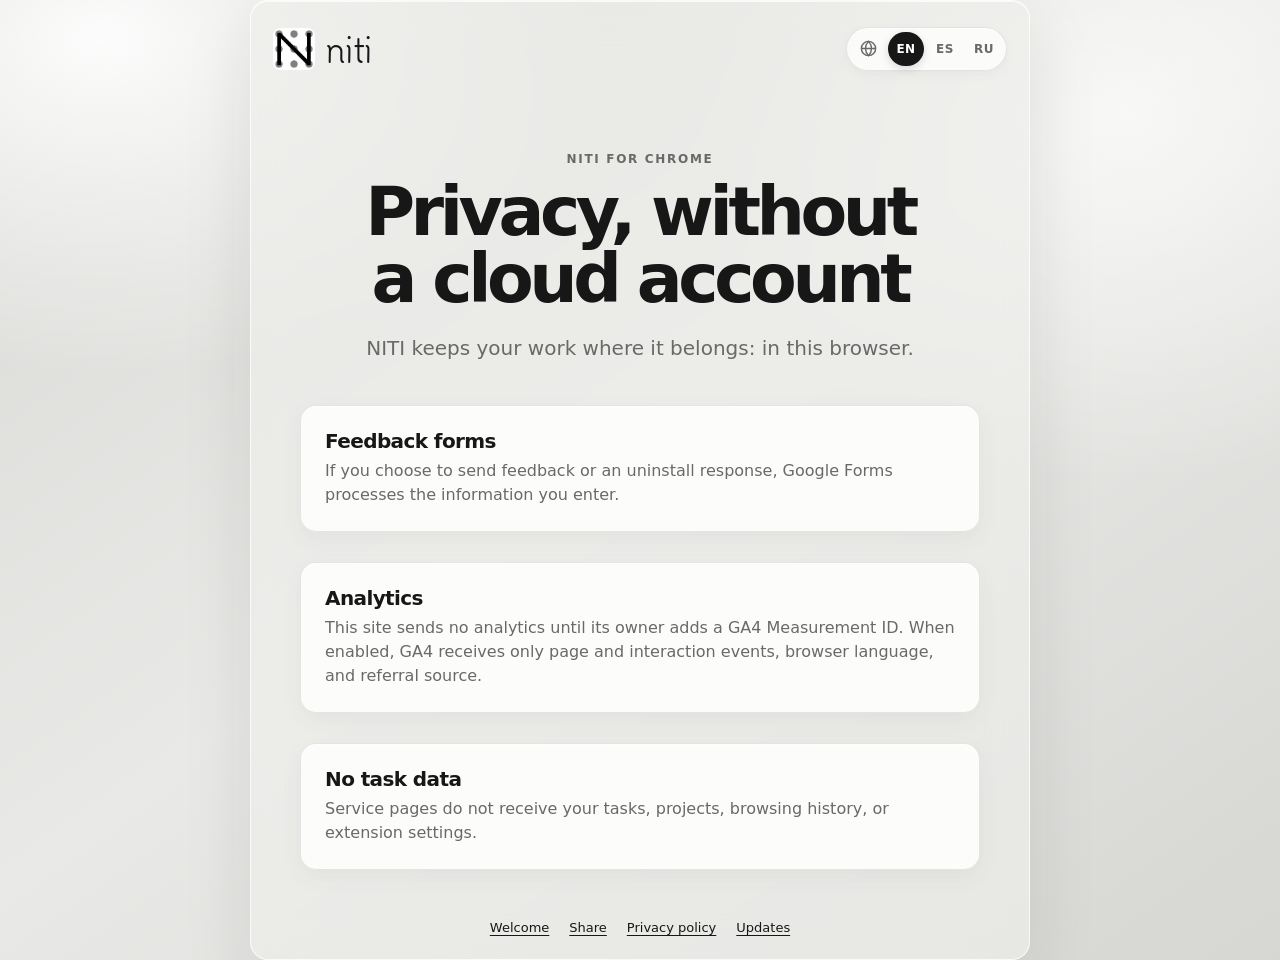
==== privacy-policy/index.html @ 54424a2d "Publish NITI service pages" ====
<!doctype html>
<html lang="en"><head><meta charset="utf-8"><meta name="viewport" content="width=device-width, initial-scale=1"><meta name="description" content="Read how NITI stores tasks locally in your browser and how its optional feedback forms and service-page analytics work."><link rel="canonical" href="https://ext7.github.io/niti-daily-task-planner/privacy-policy/"><title>NITI privacy</title><link rel="stylesheet" href="../assets/service-pages.css"></head>
<body data-page="privacy"><main class="page-shell simple-page"><header class="site-header"><a class="brand" href="../"><img src="../assets/images/niti-icon.png" alt="NITI">niti</a><div class="language-picker" role="group" aria-label="Language" data-i18n-aria-label="languageLabel"><span class="language-icon" aria-hidden="true"><svg width="19" height="19" viewBox="0 0 24 24" fill="none" stroke="currentColor" stroke-width="1.8"><circle cx="12" cy="12" r="9"/><path d="M3 12h18M12 3c2.5 2.6 3.8 5.6 3.8 9S14.5 18.4 12 21c-2.5-2.6-3.8-5.6-3.8-9S9.5 5.6 12 3Z"/></svg></span><button type="button" data-language="en">EN</button><button type="button" data-language="es">ES</button><button type="button" data-language="ru">RU</button></div></header><section class="hero"><p class="eyebrow" data-i18n="privacyEyebrow">NITI for Chrome</p><h1 data-i18n="privacyTitle">Privacy, without a cloud account</h1><p class="lead" data-i18n="privacyLead">NITI keeps your work where it belongs: in this browser.</p></section><section class="content-grid"><article class="content-card"><h2 data-i18n="privacyFormsTitle">Feedback forms</h2><p data-i18n="privacyFormsText">If you choose to send feedback or an uninstall response, Google Forms processes the information you enter.</p></article><article class="content-card"><h2 data-i18n="privacyAnalyticsTitle">Analytics</h2><p data-i18n="privacyAnalyticsText">This site sends no analytics until its owner adds a GA4 Measurement ID.</p></article><article class="content-card"><h2 data-i18n="privacyNoDataTitle">No task data</h2><p data-i18n="privacyNoDataText">Service pages do not receive your tasks, projects, browsing history, or extension settings.</p></article></section><footer class="footer"><nav class="footer-nav" aria-label="Site pages" data-i18n-aria-label="sitePages"><a href="../welcome/" data-i18n="navWelcome">Welcome</a><a href="../share/" data-i18n="navShare">Share</a><a href="../privacy-policy/" data-i18n="navPrivacy">Privacy policy</a><a href="../updates/" data-i18n="navUpdates">Updates</a></nav><a class="store-link" data-cws-link data-i18n="storeLink" hidden>Get NITI in Chrome Web Store</a></footer></main><script src="../assets/service-pages.js"></script></body></html>
---- assets/service-pages.css ----
@font-face { font-family: 'Tsukimi Rounded'; src: url('./TsukimiRounded-Regular.ttf') format('truetype'); font-display: swap; }
:root { --paper: #e9e9e7; --panel: rgba(255,255,255,.86); --surface: #fff; --ink: #171717; --muted: #696967; --line: rgba(23,23,23,.10); --line-strong: rgba(23,23,23,.18); --soft: #f3f3f1; --shadow: 0 16px 42px rgba(28,28,26,.07), 0 2px 8px rgba(28,28,26,.035); --shadow-soft: 0 8px 24px rgba(28,28,26,.045); color-scheme: light; font: 16px/1.5 ui-sans-serif, system-ui, -apple-system, BlinkMacSystemFont, 'Segoe UI', sans-serif; }
* { box-sizing: border-box; }
body { min-width: 320px; min-height: 100vh; margin: 0; color: var(--ink); background: radial-gradient(50rem 34rem at 8% 4%, rgba(255,255,255,.92), transparent 62%), radial-gradient(42rem 36rem at 88% 12%, rgba(255,255,255,.68), transparent 64%), linear-gradient(145deg, #d9d9d6 0%, var(--paper) 48%, #d6d6d3 100%); }
button, a { font: inherit; }
button { cursor: pointer; }
button:focus-visible, a:focus-visible { outline: 2px solid var(--ink); outline-offset: 3px; }
.page-shell { width: min(1120px, calc(100% - 32px)); min-height: calc(100vh - 48px); margin: 24px auto; padding: 22px; border: 1px solid rgba(255,255,255,.72); border-radius: 18px; background: rgba(238,238,235,.68); box-shadow: 0 24px 70px rgba(27,27,25,.10), inset 0 1px 0 rgba(255,255,255,.72); backdrop-filter: blur(18px) saturate(110%); }
.site-header { display: flex; align-items: center; justify-content: space-between; gap: 18px; margin-bottom: clamp(38px, 7vw, 76px); }
.brand { display: inline-flex; align-items: center; gap: 10px; color: var(--ink); font-family: 'Tsukimi Rounded', ui-rounded, sans-serif; font-size: 34px; letter-spacing: -.05em; text-decoration: none; }
.brand img { width: 42px; height: 42px; border-radius: 8px; object-fit: contain; }
.language-picker { display: flex; align-items: center; gap: 3px; padding: 4px; border: 1px solid var(--line); border-radius: 999px; background: rgba(255,255,255,.72); box-shadow: 0 4px 12px rgba(0,0,0,.04), inset 0 1px rgba(255,255,255,.82); }
.language-icon { display: grid; width: 34px; height: 34px; place-items: center; color: var(--muted); }
.language-picker button { min-width: 36px; min-height: 34px; padding: 0 8px; border: 0; border-radius: 999px; color: var(--muted); background: transparent; font-size: 12px; font-weight: 750; letter-spacing: .04em; }
.language-picker button[aria-pressed='true'] { color: #fff; background: var(--ink); box-shadow: 0 3px 8px rgba(0,0,0,.14); }
.hero { max-width: 790px; margin: 0 auto; text-align: center; }
.eyebrow { margin: 0 0 10px; color: var(--muted); font-size: 12px; font-weight: 720; letter-spacing: .14em; text-transform: uppercase; }
h1 { max-width: 760px; margin: 0 auto; font-size: clamp(38px, 6vw, 68px); line-height: .99; letter-spacing: -.065em; text-wrap: balance; }
.lead { max-width: 610px; margin: 20px auto 0; color: var(--muted); font-size: clamp(17px, 2vw, 20px); text-wrap: balance; }
.content-grid { display: grid; gap: 18px; max-width: 880px; margin: 42px auto 0; }
.step-card, .content-card { border: 1px solid var(--line); border-radius: 16px; background: var(--panel); box-shadow: var(--shadow-soft), inset 0 1px rgba(255,255,255,.85); overflow: hidden; }
.step-copy { display: grid; grid-template-columns: 42px minmax(0,1fr); gap: 14px; padding: 22px 24px; text-align: left; }
.step-number { display: grid; width: 34px; height: 34px; place-items: center; border: 1px solid var(--line-strong); border-radius: 11px; background: var(--soft); font-weight: 780; }
h2 { margin: 0; font-size: 20px; line-height: 1.15; letter-spacing: -.03em; }
.step-copy p, .content-card p { margin: 6px 0 0; color: var(--muted); }
.screenshot-wrap { padding: 0 18px 20px; }
.screenshot { display: block; width: 100%; border: 1px solid var(--line); border-radius: 11px; box-shadow: 0 16px 34px rgba(28,28,26,.14); }
.primary-action, .secondary-action { display: inline-flex; min-height: 44px; align-items: center; justify-content: center; padding: 0 17px; border-radius: 999px; font-size: 14px; font-weight: 680; text-decoration: none; }
.primary-action { margin-top: 30px; border: 1px solid var(--line-strong); color: #fff; background: var(--ink); box-shadow: 0 5px 14px rgba(0,0,0,.14); }
.primary-action:hover { transform: translateY(-1px); box-shadow: 0 7px 17px rgba(0,0,0,.16); }
.primary-action.is-disabled { color: var(--muted); border-color: var(--line); background: #e7e7e4; box-shadow: none; cursor: not-allowed; }
.simple-page { max-width: 780px; margin: 0 auto; }
.simple-page .hero { max-width: 680px; }
.simple-page .content-grid { max-width: 680px; }
.content-card { padding: 24px; text-align: left; }
.content-card + .content-card { margin-top: 12px; }
.secondary-action { border: 1px solid var(--line-strong); color: var(--ink); background: rgba(255,255,255,.58); box-shadow: 0 3px 10px rgba(0,0,0,.035); }
.secondary-action:disabled { color: var(--muted); border-color: var(--line); background: #e7e7e4; cursor: not-allowed; }
.status { min-height: 24px; margin: 12px 0 0; color: var(--muted); }
.uninstall-form { width: 100%; min-height: 580px; border: 0; border-radius: 10px; background: var(--surface); }
.update-list { display: grid; gap: 12px; margin: 18px 0 0; padding: 0; list-style: none; }
.update-list li { position: relative; padding-left: 23px; color: var(--muted); }
.update-list li::before { content: ''; position: absolute; top: .56em; left: 0; width: 8px; height: 8px; border-radius: 50%; background: var(--ink); box-shadow: 0 0 0 4px var(--soft); }
.version-chip { display: inline-flex; margin-bottom: 16px; padding: 5px 9px; border: 1px solid var(--line); border-radius: 999px; background: var(--soft); color: var(--muted); font-size: 12px; font-weight: 700; }
.footer { margin: 48px auto 0; color: var(--muted); font-size: 13px; text-align: center; }
.footer-nav { display: flex; flex-wrap: wrap; justify-content: center; gap: 12px 20px; }
.footer-nav a { color: var(--ink); text-underline-offset: 3px; }
.footer p { margin: 16px 0 0; }
.store-link { display: inline-flex; min-height: 44px; align-items: center; justify-content: center; margin-top: 22px; padding: 0 18px; border-radius: 999px; color: #fff; background: var(--ink); font-size: 14px; font-weight: 680; text-decoration: none; box-shadow: 0 5px 14px rgba(0,0,0,.14); }
.store-link[hidden] { display: none; }
@media (max-width: 640px) { .page-shell { width: calc(100% - 20px); min-height: calc(100vh - 20px); margin: 10px auto; padding: 16px; border-radius: 16px; } .site-header { align-items: flex-start; margin-bottom: 42px; } .brand { font-size: 30px; } .brand img { width: 36px; height: 36px; } .language-picker { gap: 1px; } .language-icon { display: none; } .language-picker button { min-width: 33px; padding-inline: 6px; } .step-copy { padding: 18px; } .screenshot-wrap { padding: 0 10px 12px; } .uninstall-form { min-height: 640px; } }
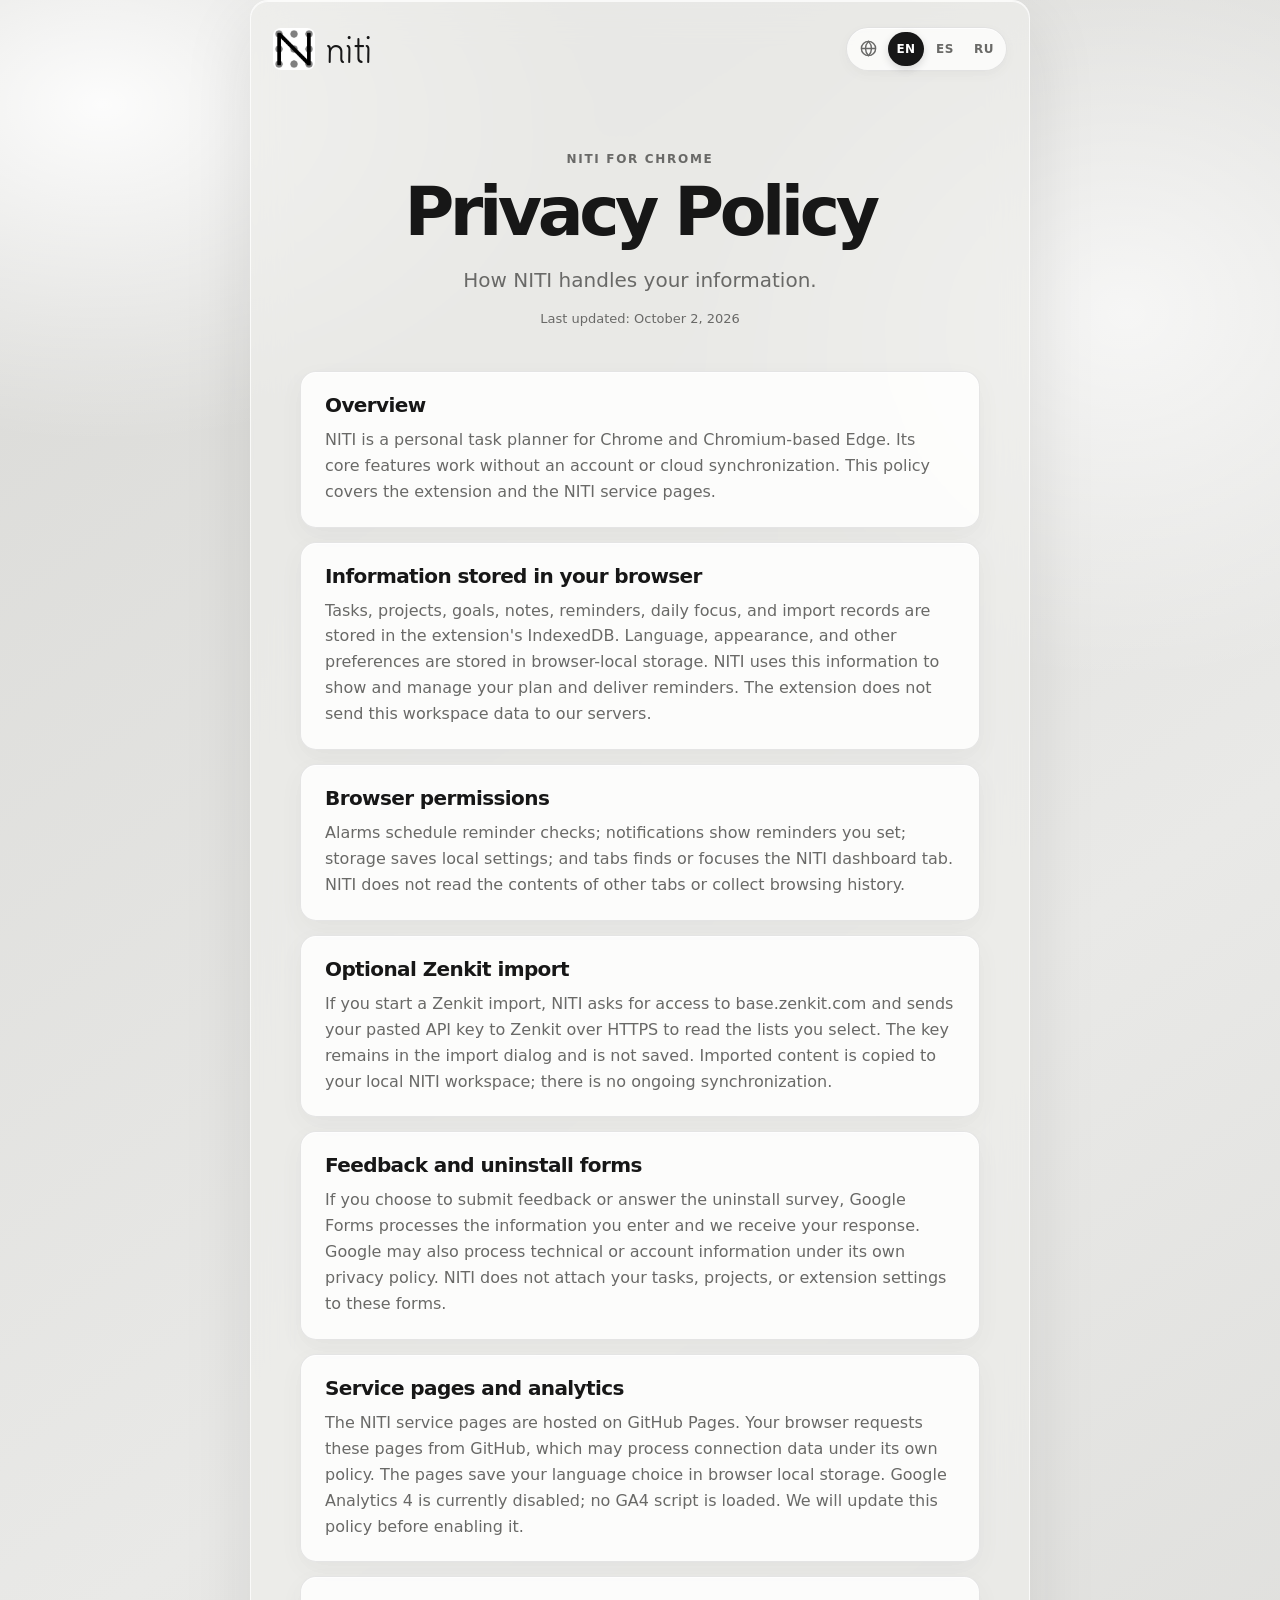
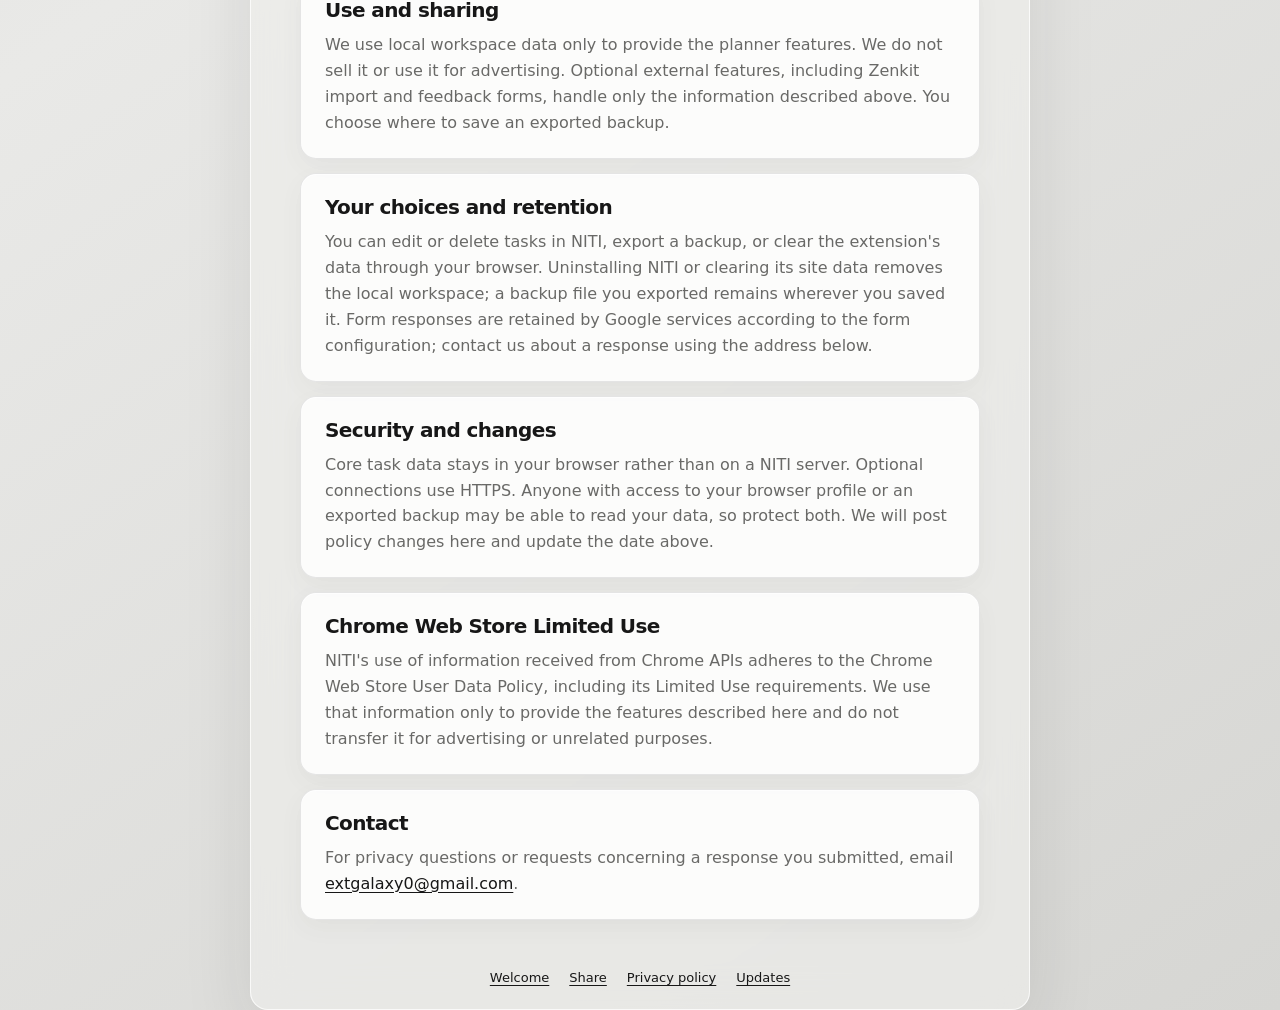
==== commit 88236316: "Publish expanded NITI privacy policy" ====
--- a/privacy-policy/index.html
+++ b/privacy-policy/index.html
@@ -1,3 +1,40 @@
 <!doctype html>
-<html lang="en"><head><meta charset="utf-8"><meta name="viewport" content="width=device-width, initial-scale=1"><meta name="description" content="Read how NITI stores tasks locally in your browser and how its optional feedback forms and service-page analytics work."><link rel="canonical" href="https://ext7.github.io/niti-daily-task-planner/privacy-policy/"><title>NITI privacy</title><link rel="stylesheet" href="../assets/service-pages.css"></head>
-<body data-page="privacy"><main class="page-shell simple-page"><header class="site-header"><a class="brand" href="../"><img src="../assets/images/niti-icon.png" alt="NITI">niti</a><div class="language-picker" role="group" aria-label="Language" data-i18n-aria-label="languageLabel"><span class="language-icon" aria-hidden="true"><svg width="19" height="19" viewBox="0 0 24 24" fill="none" stroke="currentColor" stroke-width="1.8"><circle cx="12" cy="12" r="9"/><path d="M3 12h18M12 3c2.5 2.6 3.8 5.6 3.8 9S14.5 18.4 12 21c-2.5-2.6-3.8-5.6-3.8-9S9.5 5.6 12 3Z"/></svg></span><button type="button" data-language="en">EN</button><button type="button" data-language="es">ES</button><button type="button" data-language="ru">RU</button></div></header><section class="hero"><p class="eyebrow" data-i18n="privacyEyebrow">NITI for Chrome</p><h1 data-i18n="privacyTitle">Privacy, without a cloud account</h1><p class="lead" data-i18n="privacyLead">NITI keeps your work where it belongs: in this browser.</p></section><section class="content-grid"><article class="content-card"><h2 data-i18n="privacyFormsTitle">Feedback forms</h2><p data-i18n="privacyFormsText">If you choose to send feedback or an uninstall response, Google Forms processes the information you enter.</p></article><article class="content-card"><h2 data-i18n="privacyAnalyticsTitle">Analytics</h2><p data-i18n="privacyAnalyticsText">This site sends no analytics until its owner adds a GA4 Measurement ID.</p></article><article class="content-card"><h2 data-i18n="privacyNoDataTitle">No task data</h2><p data-i18n="privacyNoDataText">Service pages do not receive your tasks, projects, browsing history, or extension settings.</p></article></section><footer class="footer"><nav class="footer-nav" aria-label="Site pages" data-i18n-aria-label="sitePages"><a href="../welcome/" data-i18n="navWelcome">Welcome</a><a href="../share/" data-i18n="navShare">Share</a><a href="../privacy-policy/" data-i18n="navPrivacy">Privacy policy</a><a href="../updates/" data-i18n="navUpdates">Updates</a></nav><a class="store-link" data-cws-link data-i18n="storeLink" hidden>Get NITI in Chrome Web Store</a></footer></main><script src="../assets/service-pages.js"></script></body></html>
+<html lang="en">
+<head>
+  <meta charset="utf-8">
+  <meta name="viewport" content="width=device-width, initial-scale=1">
+  <meta name="description" content="Read the NITI privacy policy: local task storage, browser permissions, optional Zenkit import, feedback forms, and service pages.">
+  <link rel="canonical" href="https://ext7.github.io/niti-daily-task-planner/privacy-policy/">
+  <title>NITI Privacy Policy</title>
+  <link rel="stylesheet" href="../assets/service-pages.css">
+</head>
+<body data-page="privacy">
+<main class="page-shell simple-page">
+  <header class="site-header">
+    <a class="brand" href="../"><img src="../assets/images/niti-icon.png" alt="NITI">niti</a>
+    <div class="language-picker" role="group" aria-label="Language" data-i18n-aria-label="languageLabel"><span class="language-icon" aria-hidden="true"><svg width="19" height="19" viewBox="0 0 24 24" fill="none" stroke="currentColor" stroke-width="1.8"><circle cx="12" cy="12" r="9"/><path d="M3 12h18M12 3c2.5 2.6 3.8 5.6 3.8 9S14.5 18.4 12 21c-2.5-2.6-3.8-5.6-3.8-9S9.5 5.6 12 3Z"/></svg></span><button type="button" data-language="en">EN</button><button type="button" data-language="es">ES</button><button type="button" data-language="ru">RU</button></div>
+  </header>
+  <section class="hero">
+    <p class="eyebrow" data-i18n="privacyEyebrow">NITI for Chrome</p>
+    <h1 data-i18n="privacyTitle">Privacy Policy</h1>
+    <p class="lead" data-i18n="privacyLead">How NITI handles your information.</p>
+    <p class="policy-updated" data-i18n="privacyUpdated">Last updated: October 2, 2026</p>
+  </section>
+  <section class="content-grid policy-content" aria-label="Privacy Policy" data-i18n-aria-label="privacyTitle">
+    <article class="content-card"><h2 data-i18n="privacyOverviewTitle">Overview</h2><p data-i18n="privacyOverviewText">NITI is a personal task planner for Chrome and Chromium-based Edge. Its core features work without an account or cloud synchronization. This policy covers the extension and the NITI service pages.</p></article>
+    <article class="content-card"><h2 data-i18n="privacyLocalTitle">Information stored in your browser</h2><p data-i18n="privacyLocalText">Tasks, projects, goals, notes, reminders, daily focus, and import records are stored in the extension's IndexedDB. Language, appearance, and other preferences are stored in browser-local storage. NITI uses this information to show and manage your plan and deliver reminders. The extension does not send this workspace data to our servers.</p></article>
+    <article class="content-card"><h2 data-i18n="privacyPermissionsTitle">Browser permissions</h2><p data-i18n="privacyPermissionsText">Alarms schedule reminder checks; notifications show reminders you set; storage saves local settings; and tabs finds or focuses the NITI dashboard tab. NITI does not read the contents of other tabs or collect browsing history.</p></article>
+    <article class="content-card"><h2 data-i18n="privacyImportTitle">Optional Zenkit import</h2><p data-i18n="privacyImportText">If you start a Zenkit import, NITI asks for access to base.zenkit.com and sends your pasted API key to Zenkit over HTTPS to read the lists you select. The key remains in the import dialog and is not saved. Imported content is copied to your local NITI workspace; there is no ongoing synchronization.</p></article>
+    <article class="content-card"><h2 data-i18n="privacyFormsTitle">Feedback and uninstall forms</h2><p data-i18n="privacyFormsText">If you choose to submit feedback or answer the uninstall survey, Google Forms processes the information you enter and we receive your response. Google may also process technical or account information under its own privacy policy. NITI does not attach your tasks, projects, or extension settings to these forms.</p></article>
+    <article class="content-card"><h2 data-i18n="privacySiteTitle">Service pages and analytics</h2><p data-i18n="privacySiteText">The NITI service pages are hosted on GitHub Pages. Your browser requests these pages from GitHub, which may process connection data under its own policy. The pages save your language choice in browser local storage. Google Analytics 4 is currently disabled; no GA4 script is loaded. We will update this policy before enabling it.</p></article>
+    <article class="content-card"><h2 data-i18n="privacySharingTitle">Use and sharing</h2><p data-i18n="privacySharingText">We use local workspace data only to provide the planner features. We do not sell it or use it for advertising. Optional external features, including Zenkit import and feedback forms, handle only the information described above. You choose where to save an exported backup.</p></article>
+    <article class="content-card"><h2 data-i18n="privacyChoicesTitle">Your choices and retention</h2><p data-i18n="privacyChoicesText">You can edit or delete tasks in NITI, export a backup, or clear the extension's data through your browser. Uninstalling NITI or clearing its site data removes the local workspace; a backup file you exported remains wherever you saved it. Form responses are retained by Google services according to the form configuration; contact us about a response using the address below.</p></article>
+    <article class="content-card"><h2 data-i18n="privacySecurityTitle">Security and changes</h2><p data-i18n="privacySecurityText">Core task data stays in your browser rather than on a NITI server. Optional connections use HTTPS. Anyone with access to your browser profile or an exported backup may be able to read your data, so protect both. We will post policy changes here and update the date above.</p></article>
+    <article class="content-card"><h2 data-i18n="privacyLimitedTitle">Chrome Web Store Limited Use</h2><p data-i18n="privacyLimitedText">NITI's use of information received from Chrome APIs adheres to the Chrome Web Store User Data Policy, including its Limited Use requirements. We use that information only to provide the features described here and do not transfer it for advertising or unrelated purposes.</p></article>
+    <article class="content-card"><h2 data-i18n="privacyContactTitle">Contact</h2><p><span data-i18n="privacyContactText">For privacy questions or requests concerning a response you submitted, email </span><a href="mailto:extgalaxy0@gmail.com">extgalaxy0@gmail.com</a>.</p></article>
+  </section>
+  <footer class="footer"><nav class="footer-nav" aria-label="Site pages" data-i18n-aria-label="sitePages"><a href="../welcome/" data-i18n="navWelcome">Welcome</a><a href="../share/" data-i18n="navShare">Share</a><a href="../privacy-policy/" data-i18n="navPrivacy">Privacy policy</a><a href="../updates/" data-i18n="navUpdates">Updates</a></nav><a class="store-link" data-cws-link data-i18n="storeLink" hidden>Get NITI in Chrome Web Store</a></footer>
+</main>
+<script src="../assets/service-pages.js"></script>
+</body>
+</html>
--- a/assets/service-pages.css
+++ b/assets/service-pages.css
@@ -34,6 +34,12 @@
 .simple-page .content-grid { max-width: 680px; }
 .content-card { padding: 24px; text-align: left; }
 .content-card + .content-card { margin-top: 12px; }
+.policy-updated { margin: 14px 0 0; color: var(--muted); font-size: 13px; }
+.policy-content { gap: 14px; }
+.policy-content .content-card { padding: 22px 24px; }
+.policy-content .content-card + .content-card { margin-top: 0; }
+.policy-content .content-card p { margin-top: 10px; line-height: 1.62; }
+.policy-content a { color: var(--ink); text-underline-offset: 3px; }
 .secondary-action { border: 1px solid var(--line-strong); color: var(--ink); background: rgba(255,255,255,.58); box-shadow: 0 3px 10px rgba(0,0,0,.035); }
 .secondary-action:disabled { color: var(--muted); border-color: var(--line); background: #e7e7e4; cursor: not-allowed; }
 .status { min-height: 24px; margin: 12px 0 0; color: var(--muted); }
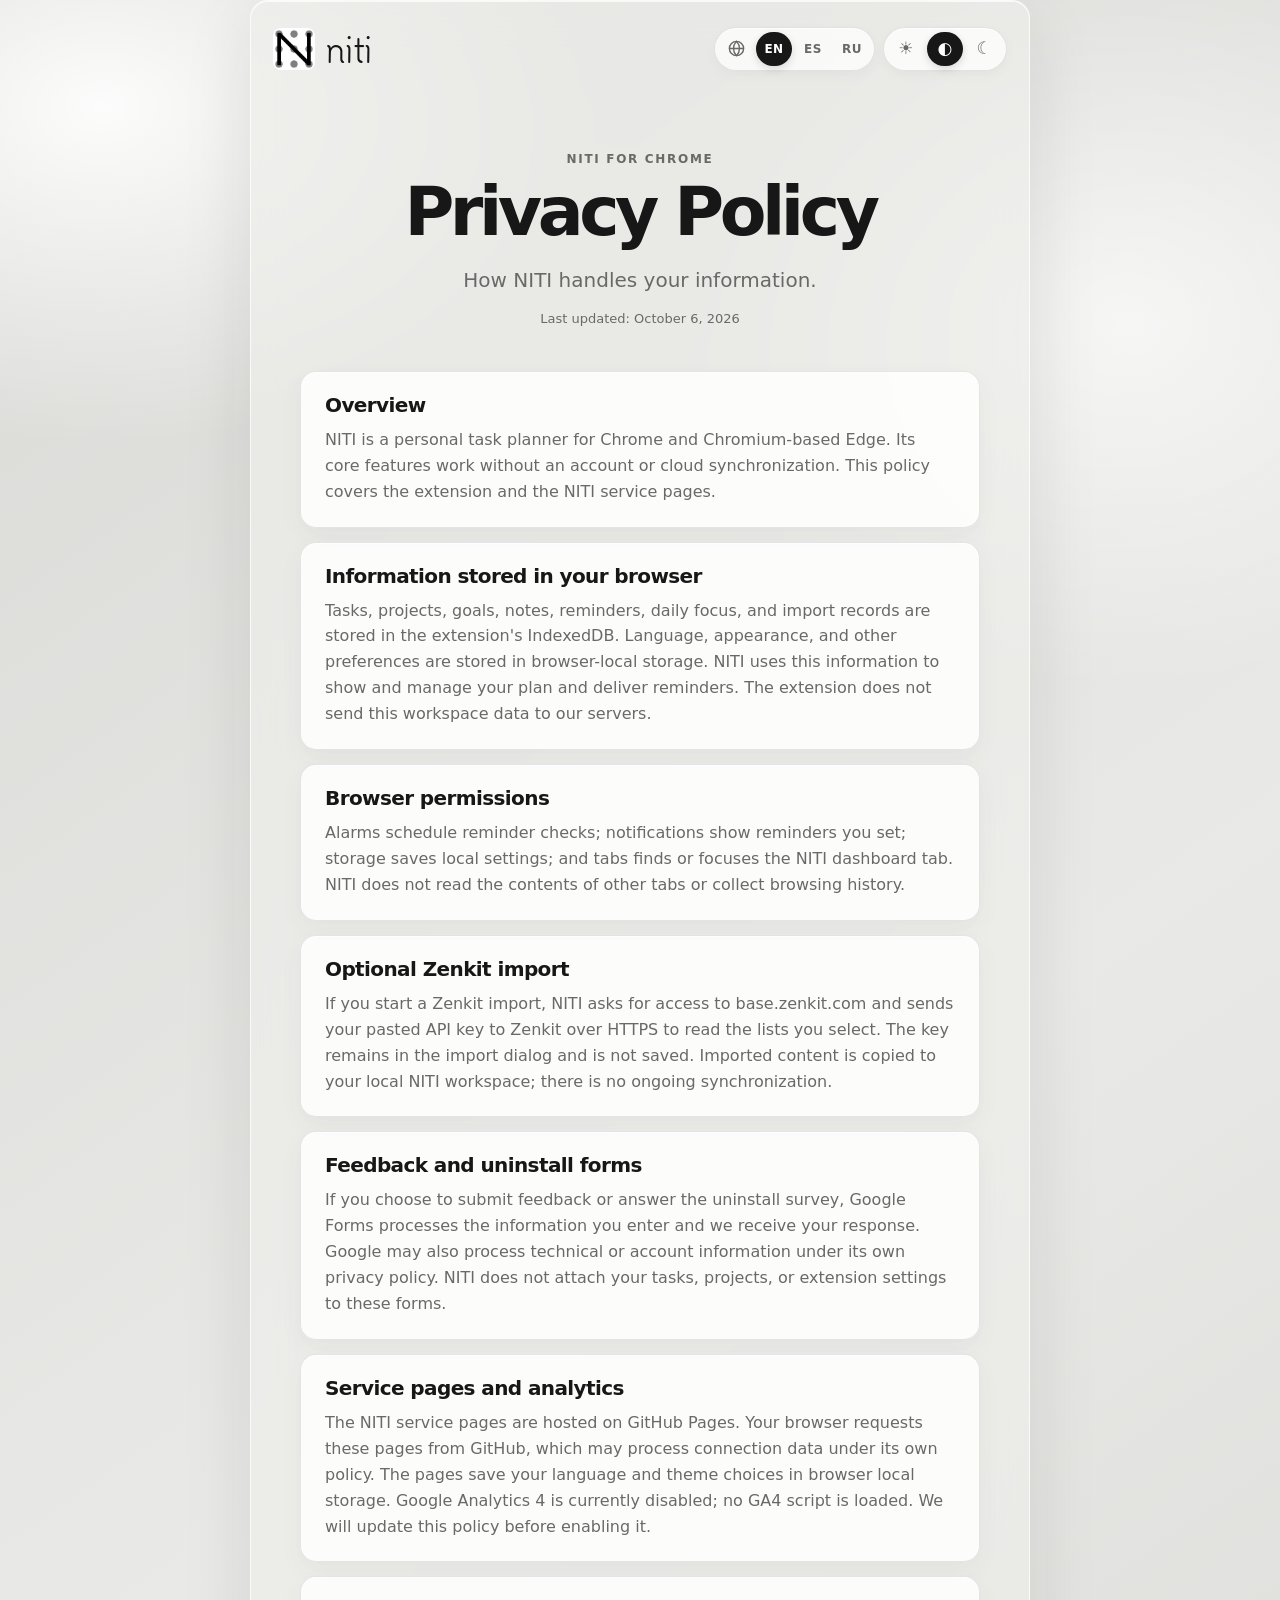
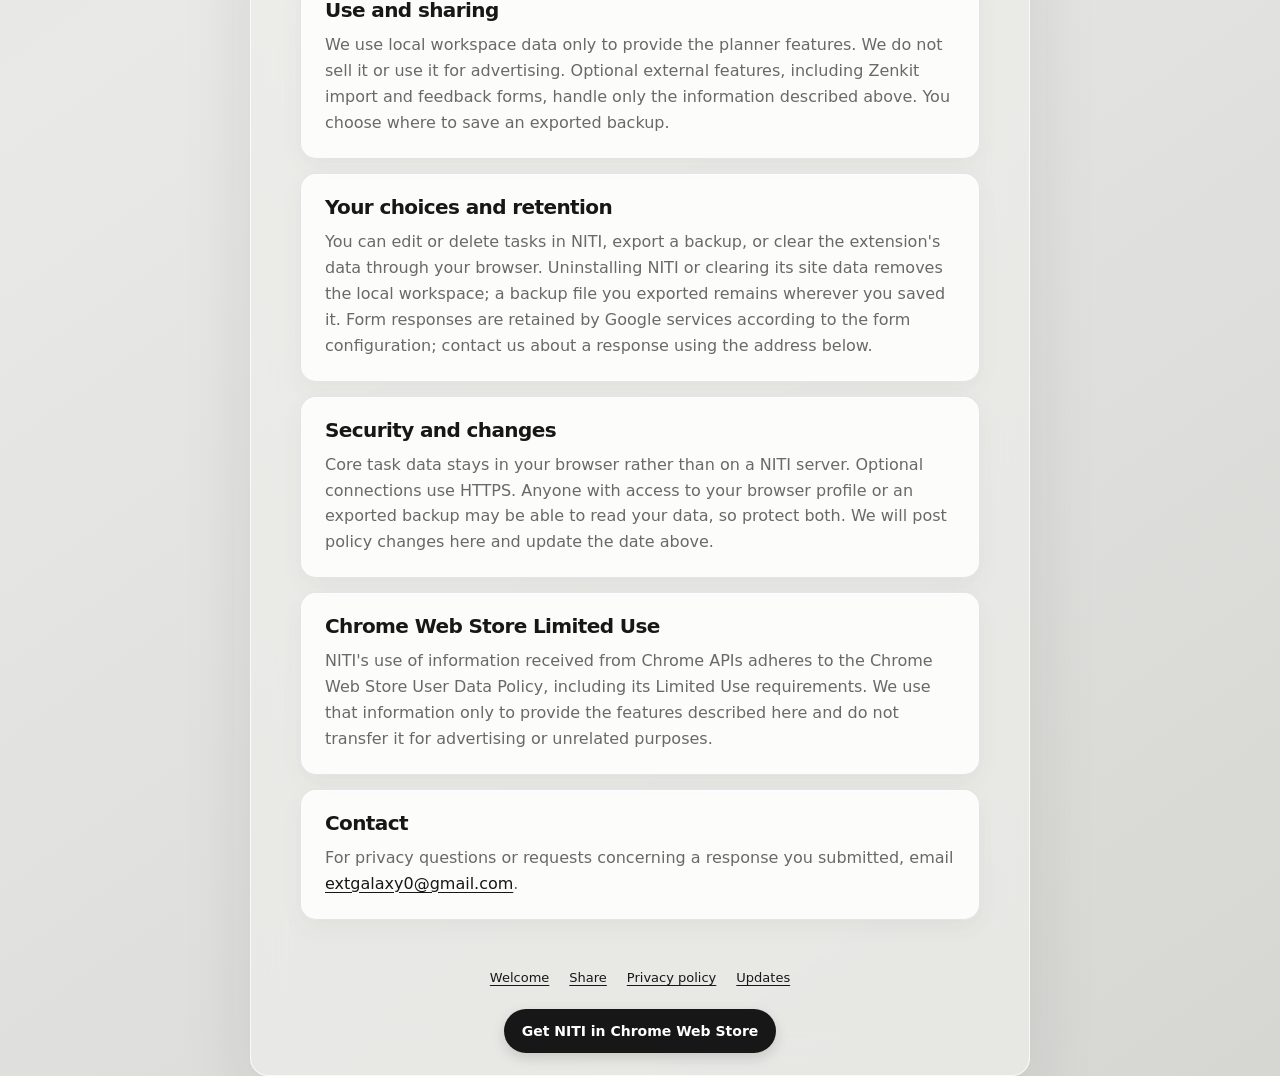
==== commit dab94e40: "Add themes and sharing controls to NITI site" ====
--- a/privacy-policy/index.html
+++ b/privacy-policy/index.html
@@ -5,20 +5,20 @@
   <meta name="viewport" content="width=device-width, initial-scale=1">
   <meta name="description" content="Read the NITI privacy policy: local task storage, browser permissions, optional Zenkit import, feedback forms, and service pages.">
   <link rel="canonical" href="https://ext7.github.io/niti-daily-task-planner/privacy-policy/">
-  <title>NITI Privacy Policy</title>
+  <link rel="icon" type="image/png" href="../assets/images/niti-icon.png"><title>NITI Privacy Policy</title>
   <link rel="stylesheet" href="../assets/service-pages.css">
 </head>
 <body data-page="privacy">
 <main class="page-shell simple-page">
   <header class="site-header">
     <a class="brand" href="../"><img src="../assets/images/niti-icon.png" alt="NITI">niti</a>
-    <div class="language-picker" role="group" aria-label="Language" data-i18n-aria-label="languageLabel"><span class="language-icon" aria-hidden="true"><svg width="19" height="19" viewBox="0 0 24 24" fill="none" stroke="currentColor" stroke-width="1.8"><circle cx="12" cy="12" r="9"/><path d="M3 12h18M12 3c2.5 2.6 3.8 5.6 3.8 9S14.5 18.4 12 21c-2.5-2.6-3.8-5.6-3.8-9S9.5 5.6 12 3Z"/></svg></span><button type="button" data-language="en">EN</button><button type="button" data-language="es">ES</button><button type="button" data-language="ru">RU</button></div>
+    <div class="header-preferences"><div class="language-picker" role="group" aria-label="Language" data-i18n-aria-label="languageLabel"><span class="language-icon" aria-hidden="true"><svg width="19" height="19" viewBox="0 0 24 24" fill="none" stroke="currentColor" stroke-width="1.8"><circle cx="12" cy="12" r="9"/><path d="M3 12h18M12 3c2.5 2.6 3.8 5.6 3.8 9S14.5 18.4 12 21c-2.5-2.6-3.8-5.6-3.8-9S9.5 5.6 12 3Z"/></svg></span><button type="button" data-language="en">EN</button><button type="button" data-language="es">ES</button><button type="button" data-language="ru">RU</button></div><div class="theme-picker" role="group" aria-label="Theme" data-i18n-aria-label="themeLabel"><button type="button" data-theme-choice="light" aria-label="Light theme" data-i18n-aria-label="themeLight" title="Light theme" data-i18n-title="themeLight"><span aria-hidden="true">☀</span></button><button type="button" data-theme-choice="system" aria-label="System theme" data-i18n-aria-label="themeSystem" title="System theme" data-i18n-title="themeSystem"><span aria-hidden="true">◐</span></button><button type="button" data-theme-choice="dark" aria-label="Dark theme" data-i18n-aria-label="themeDark" title="Dark theme" data-i18n-title="themeDark"><span aria-hidden="true">☾</span></button></div></div>
   </header>
   <section class="hero">
     <p class="eyebrow" data-i18n="privacyEyebrow">NITI for Chrome</p>
     <h1 data-i18n="privacyTitle">Privacy Policy</h1>
     <p class="lead" data-i18n="privacyLead">How NITI handles your information.</p>
-    <p class="policy-updated" data-i18n="privacyUpdated">Last updated: October 2, 2026</p>
+    <p class="policy-updated" data-i18n="privacyUpdated">Last updated: October 6, 2026</p>
   </section>
   <section class="content-grid policy-content" aria-label="Privacy Policy" data-i18n-aria-label="privacyTitle">
     <article class="content-card"><h2 data-i18n="privacyOverviewTitle">Overview</h2><p data-i18n="privacyOverviewText">NITI is a personal task planner for Chrome and Chromium-based Edge. Its core features work without an account or cloud synchronization. This policy covers the extension and the NITI service pages.</p></article>
@@ -33,7 +33,7 @@
     <article class="content-card"><h2 data-i18n="privacyLimitedTitle">Chrome Web Store Limited Use</h2><p data-i18n="privacyLimitedText">NITI's use of information received from Chrome APIs adheres to the Chrome Web Store User Data Policy, including its Limited Use requirements. We use that information only to provide the features described here and do not transfer it for advertising or unrelated purposes.</p></article>
     <article class="content-card"><h2 data-i18n="privacyContactTitle">Contact</h2><p><span data-i18n="privacyContactText">For privacy questions or requests concerning a response you submitted, email </span><a href="mailto:extgalaxy0@gmail.com">extgalaxy0@gmail.com</a>.</p></article>
   </section>
-  <footer class="footer"><nav class="footer-nav" aria-label="Site pages" data-i18n-aria-label="sitePages"><a href="../welcome/" data-i18n="navWelcome">Welcome</a><a href="../share/" data-i18n="navShare">Share</a><a href="../privacy-policy/" data-i18n="navPrivacy">Privacy policy</a><a href="../updates/" data-i18n="navUpdates">Updates</a></nav><a class="store-link" data-cws-link data-i18n="storeLink" hidden>Get NITI in Chrome Web Store</a></footer>
+  <footer class="footer"><nav class="footer-nav" aria-label="Site pages" data-i18n-aria-label="sitePages"><a href="../welcome/" data-i18n="navWelcome">Welcome</a><button class="footer-share" type="button" data-copy-footer data-i18n="navShare" data-i18n-tooltip="shareTooltip" data-tooltip="Copy a link to NITI">Share</button><a href="../privacy-policy/" data-i18n="navPrivacy">Privacy policy</a><a href="../updates/" data-i18n="navUpdates">Updates</a></nav><a class="store-link" data-cws-link data-i18n="storeLink" hidden>Get NITI in Chrome Web Store</a></footer>
 </main>
 <script src="../assets/service-pages.js"></script>
 </body>
--- a/assets/service-pages.css
+++ b/assets/service-pages.css
@@ -1,5 +1,6 @@
 @font-face { font-family: 'Tsukimi Rounded'; src: url('./TsukimiRounded-Regular.ttf') format('truetype'); font-display: swap; }
 :root { --paper: #e9e9e7; --panel: rgba(255,255,255,.86); --surface: #fff; --ink: #171717; --muted: #696967; --line: rgba(23,23,23,.10); --line-strong: rgba(23,23,23,.18); --soft: #f3f3f1; --shadow: 0 16px 42px rgba(28,28,26,.07), 0 2px 8px rgba(28,28,26,.035); --shadow-soft: 0 8px 24px rgba(28,28,26,.045); color-scheme: light; font: 16px/1.5 ui-sans-serif, system-ui, -apple-system, BlinkMacSystemFont, 'Segoe UI', sans-serif; }
+:root[data-theme='dark'] { --paper: #202220; --panel: rgba(42,45,42,.94); --surface: #30332f; --ink: #f0f0ed; --muted: #b5bab3; --line: rgba(240,240,237,.12); --line-strong: rgba(240,240,237,.25); --soft: #393d38; --shadow: 0 16px 42px rgba(0,0,0,.26), 0 2px 8px rgba(0,0,0,.14); --shadow-soft: 0 8px 24px rgba(0,0,0,.16); color-scheme: dark; }
 * { box-sizing: border-box; }
 body { min-width: 320px; min-height: 100vh; margin: 0; color: var(--ink); background: radial-gradient(50rem 34rem at 8% 4%, rgba(255,255,255,.92), transparent 62%), radial-gradient(42rem 36rem at 88% 12%, rgba(255,255,255,.68), transparent 64%), linear-gradient(145deg, #d9d9d6 0%, var(--paper) 48%, #d6d6d3 100%); }
 button, a { font: inherit; }
@@ -7,12 +8,14 @@
 button:focus-visible, a:focus-visible { outline: 2px solid var(--ink); outline-offset: 3px; }
 .page-shell { width: min(1120px, calc(100% - 32px)); min-height: calc(100vh - 48px); margin: 24px auto; padding: 22px; border: 1px solid rgba(255,255,255,.72); border-radius: 18px; background: rgba(238,238,235,.68); box-shadow: 0 24px 70px rgba(27,27,25,.10), inset 0 1px 0 rgba(255,255,255,.72); backdrop-filter: blur(18px) saturate(110%); }
 .site-header { display: flex; align-items: center; justify-content: space-between; gap: 18px; margin-bottom: clamp(38px, 7vw, 76px); }
+.header-preferences { display: flex; align-items: center; gap: 8px; margin-left: auto; }
 .brand { display: inline-flex; align-items: center; gap: 10px; color: var(--ink); font-family: 'Tsukimi Rounded', ui-rounded, sans-serif; font-size: 34px; letter-spacing: -.05em; text-decoration: none; }
 .brand img { width: 42px; height: 42px; border-radius: 8px; object-fit: contain; }
-.language-picker { display: flex; align-items: center; gap: 3px; padding: 4px; border: 1px solid var(--line); border-radius: 999px; background: rgba(255,255,255,.72); box-shadow: 0 4px 12px rgba(0,0,0,.04), inset 0 1px rgba(255,255,255,.82); }
+.language-picker, .theme-picker { display: flex; align-items: center; gap: 3px; padding: 4px; border: 1px solid var(--line); border-radius: 999px; background: rgba(255,255,255,.72); box-shadow: 0 4px 12px rgba(0,0,0,.04), inset 0 1px rgba(255,255,255,.82); }
 .language-icon { display: grid; width: 34px; height: 34px; place-items: center; color: var(--muted); }
-.language-picker button { min-width: 36px; min-height: 34px; padding: 0 8px; border: 0; border-radius: 999px; color: var(--muted); background: transparent; font-size: 12px; font-weight: 750; letter-spacing: .04em; }
-.language-picker button[aria-pressed='true'] { color: #fff; background: var(--ink); box-shadow: 0 3px 8px rgba(0,0,0,.14); }
+.language-picker button, .theme-picker button { min-width: 36px; min-height: 34px; padding: 0 8px; border: 0; border-radius: 999px; color: var(--muted); background: transparent; font-size: 12px; font-weight: 750; letter-spacing: .04em; }
+.theme-picker button { font-size: 17px; letter-spacing: 0; }
+.language-picker button[aria-pressed='true'], .theme-picker button[aria-pressed='true'] { color: #fff; background: #171717; box-shadow: 0 3px 8px rgba(0,0,0,.14); }
 .hero { max-width: 790px; margin: 0 auto; text-align: center; }
 .eyebrow { margin: 0 0 10px; color: var(--muted); font-size: 12px; font-weight: 720; letter-spacing: .14em; text-transform: uppercase; }
 h1 { max-width: 760px; margin: 0 auto; font-size: clamp(38px, 6vw, 68px); line-height: .99; letter-spacing: -.065em; text-wrap: balance; }
@@ -48,10 +51,52 @@
 .update-list li { position: relative; padding-left: 23px; color: var(--muted); }
 .update-list li::before { content: ''; position: absolute; top: .56em; left: 0; width: 8px; height: 8px; border-radius: 50%; background: var(--ink); box-shadow: 0 0 0 4px var(--soft); }
 .version-chip { display: inline-flex; margin-bottom: 16px; padding: 5px 9px; border: 1px solid var(--line); border-radius: 999px; background: var(--soft); color: var(--muted); font-size: 12px; font-weight: 700; }
+.updates-page { max-width: 1120px; }
+.updates-page .site-header { margin-bottom: clamp(50px, 7vw, 86px); }
+.updates-hero { max-width: 810px; }
+.updates-hero h1 { font-weight: 700; }
+.release-section { max-width: 930px; margin: 64px auto 0; }
+.release-intro { display: flex; align-items: flex-end; justify-content: space-between; gap: 20px; margin-bottom: 22px; padding: 0 3px 22px; border-bottom: 1px solid var(--line-strong); }
+.release-intro .version-chip { margin-bottom: 13px; background: #e7ebe3; color: #344237; }
+.release-intro h2 { max-width: 670px; font-size: clamp(27px, 3.8vw, 43px); font-weight: 700; line-height: 1.08; letter-spacing: -.045em; }
+.release-intro p { margin: 12px 0 0; color: var(--muted); }
+.release-arrow { color: #79877a; font-family: 'Tsukimi Rounded', ui-rounded, sans-serif; font-size: clamp(58px, 9vw, 106px); line-height: .7; }
+.release-grid { display: grid; grid-template-columns: repeat(2, minmax(0, 1fr)); gap: 14px; }
+.release-card { display: grid; align-content: start; min-height: 232px; padding: 22px 24px 25px; border: 1px solid var(--line); border-radius: 18px; background: rgba(255,255,255,.8); box-shadow: var(--shadow-soft), inset 0 1px rgba(255,255,255,.9); }
+.release-card:nth-child(4n + 1) { background: #f1f4ee; }
+.release-card:nth-child(4n + 2) { background: #f2f0ec; }
+.release-card:nth-child(4n + 3) { background: #edf1f3; }
+.release-number { display: inline-grid; place-items: center; width: 33px; height: 33px; margin-bottom: 17px; border: 1px solid var(--line-strong); border-radius: 10px; color: var(--muted); font-size: 11px; font-weight: 750; letter-spacing: .04em; }
+.release-card h3 { margin: 0; font-size: clamp(18px, 2.2vw, 22px); line-height: 1.2; letter-spacing: -.035em; }
+.release-feature-list { display: grid; gap: 10px; margin: 16px 0 0; padding: 0; list-style: none; }
+.release-feature-list li { position: relative; padding-left: 23px; color: #4d5550; font-size: 14px; line-height: 1.48; }
+.release-feature-list li::before { content: '✓'; position: absolute; left: 0; top: 0; color: #55725d; font-weight: 800; }
 .footer { margin: 48px auto 0; color: var(--muted); font-size: 13px; text-align: center; }
 .footer-nav { display: flex; flex-wrap: wrap; justify-content: center; gap: 12px 20px; }
 .footer-nav a { color: var(--ink); text-underline-offset: 3px; }
+.footer-share { position: relative; padding: 0; border: 0; background: none; color: var(--ink); text-decoration: underline; text-underline-offset: 3px; }
+.footer-share:hover::after, .footer-share:focus-visible::after { position: absolute; z-index: 4; left: 50%; bottom: calc(100% + 9px); width: max-content; max-width: min(260px, 80vw); padding: 7px 10px; border-radius: 8px; background: var(--ink); color: var(--surface); box-shadow: var(--shadow); font-size: 12px; font-weight: 500; line-height: 1.3; content: attr(data-tooltip); transform: translateX(-50%); }
+.copy-toast { position: fixed; z-index: 20; left: 50%; bottom: 22px; margin: 0; padding: 12px 17px; border: 1px solid var(--line-strong); border-radius: 12px; background: var(--surface); color: var(--ink); box-shadow: var(--shadow); font-size: 14px; transform: translateX(-50%); }
+.copy-toast[hidden] { display: none; }
 .footer p { margin: 16px 0 0; }
 .store-link { display: inline-flex; min-height: 44px; align-items: center; justify-content: center; margin-top: 22px; padding: 0 18px; border-radius: 999px; color: #fff; background: var(--ink); font-size: 14px; font-weight: 680; text-decoration: none; box-shadow: 0 5px 14px rgba(0,0,0,.14); }
 .store-link[hidden] { display: none; }
+.share-store-link { margin: 0 12px 0 0; }
+.share-store-link[hidden] { display: none; }
+:root[data-theme='dark'] body { background: radial-gradient(50rem 34rem at 8% 4%, rgba(80,86,78,.28), transparent 62%), linear-gradient(145deg, #151715, var(--paper) 48%, #171a17); }
+:root[data-theme='dark'] .page-shell { border-color: rgba(255,255,255,.1); background: rgba(32,35,32,.9); box-shadow: 0 24px 70px rgba(0,0,0,.27), inset 0 1px rgba(255,255,255,.06); }
+:root[data-theme='dark'] .language-picker, :root[data-theme='dark'] .theme-picker { background: rgba(50,54,49,.9); box-shadow: inset 0 1px rgba(255,255,255,.06); }
+:root[data-theme='dark'] .step-card, :root[data-theme='dark'] .content-card, :root[data-theme='dark'] .release-card { background: var(--panel); box-shadow: var(--shadow-soft); }
+:root[data-theme='dark'] .release-card:nth-child(4n + 1) { background: #2d372f; }
+:root[data-theme='dark'] .release-card:nth-child(4n + 2) { background: #35322e; }
+:root[data-theme='dark'] .release-card:nth-child(4n + 3) { background: #2c3438; }
+:root[data-theme='dark'] .release-feature-list li { color: var(--muted); }
+:root[data-theme='dark'] .release-feature-list li::before { color: #a6c5a9; }
+:root[data-theme='dark'] .release-intro .version-chip { background: #354335; color: #d1e8d3; }
+:root[data-theme='dark'] .release-arrow { color: #a9bbaa; }
+:root[data-theme='dark'] .primary-action, :root[data-theme='dark'] .store-link { color: #171917; background: #e7ede6; }
+:root[data-theme='dark'] .secondary-action { color: var(--ink); background: var(--soft); }
+:root[data-theme='dark'] .primary-action.is-disabled, :root[data-theme='dark'] .secondary-action:disabled { color: var(--muted); background: #363a35; }
 @media (max-width: 640px) { .page-shell { width: calc(100% - 20px); min-height: calc(100vh - 20px); margin: 10px auto; padding: 16px; border-radius: 16px; } .site-header { align-items: flex-start; margin-bottom: 42px; } .brand { font-size: 30px; } .brand img { width: 36px; height: 36px; } .language-picker { gap: 1px; } .language-icon { display: none; } .language-picker button { min-width: 33px; padding-inline: 6px; } .step-copy { padding: 18px; } .screenshot-wrap { padding: 0 10px 12px; } .uninstall-form { min-height: 640px; } }
+@media (max-width: 680px) { .release-section { margin-top: 48px; } .release-grid { grid-template-columns: 1fr; } .release-card { min-height: 0; padding: 20px; } .release-arrow { display: none; } }
+@media (max-width: 640px) { .site-header { flex-wrap: wrap; } .header-preferences { width: 100%; justify-content: flex-end; } .theme-picker button { min-width: 32px; padding-inline: 5px; } }
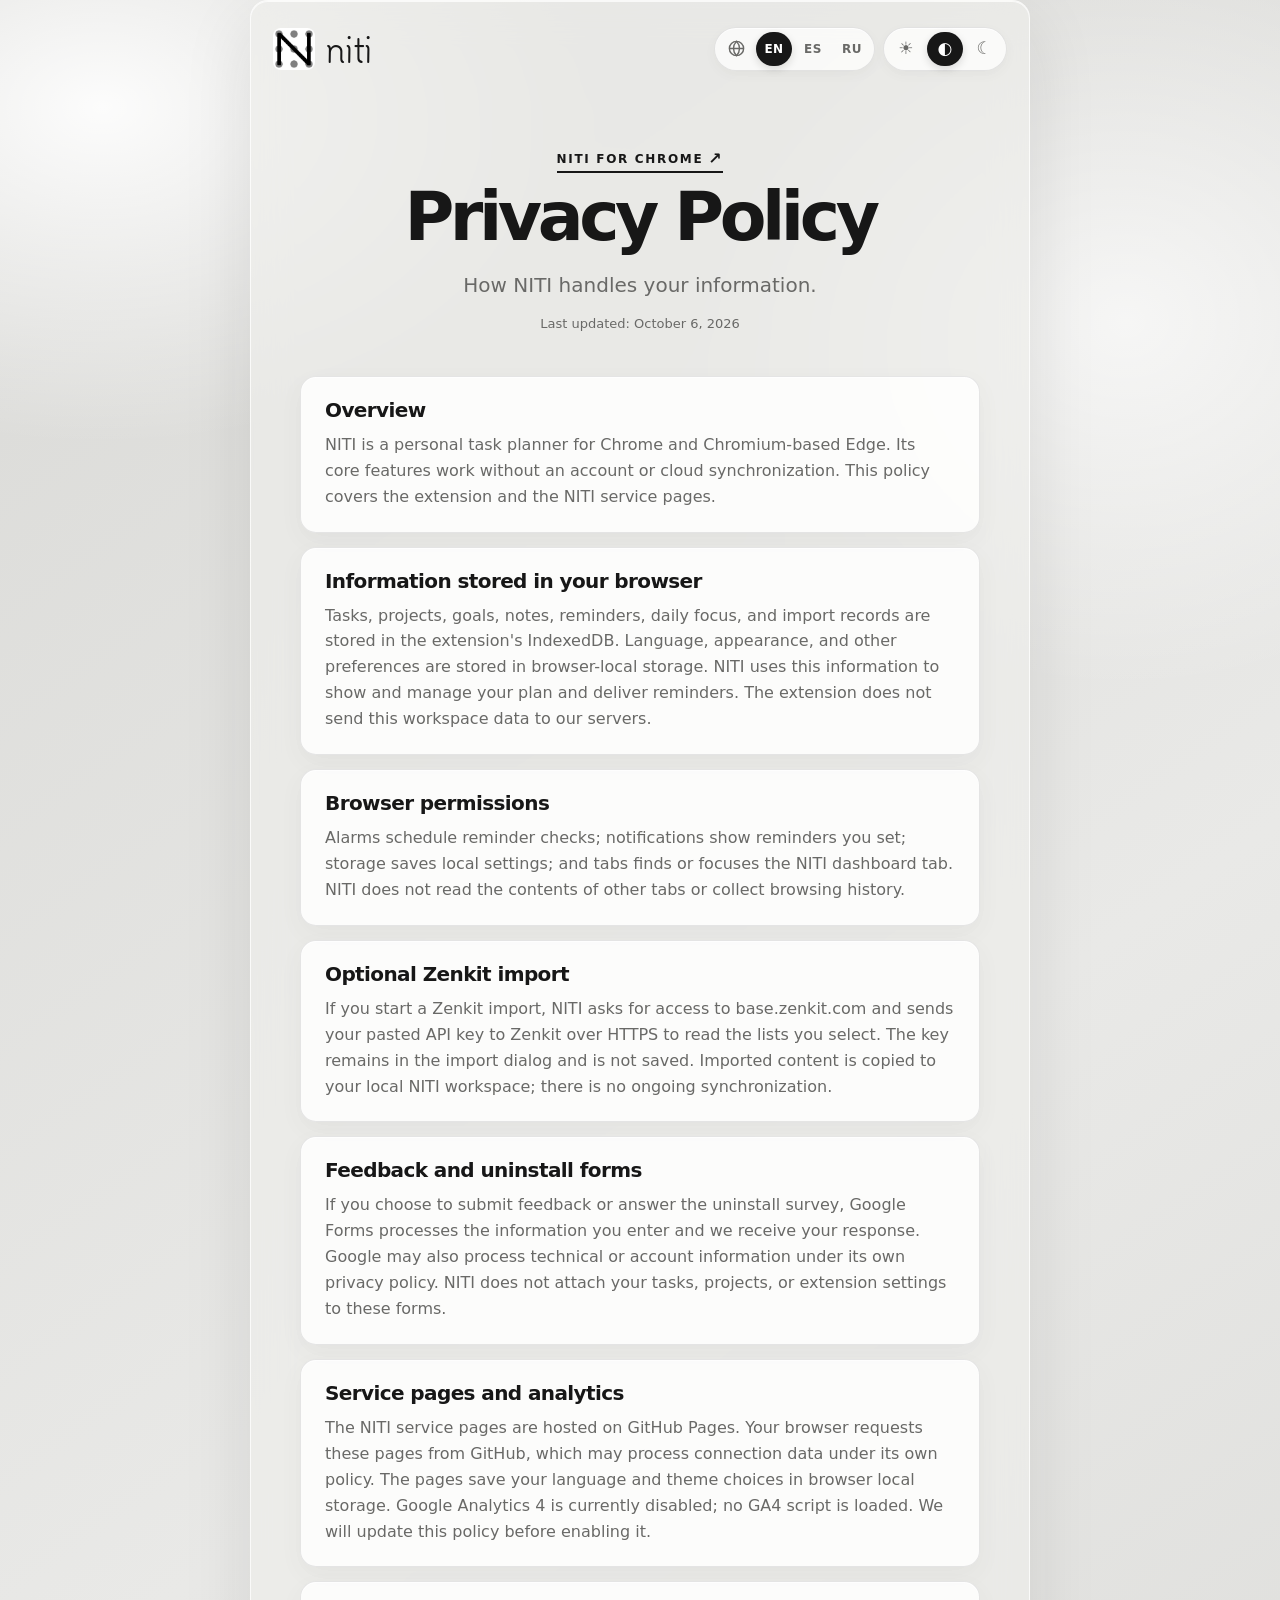
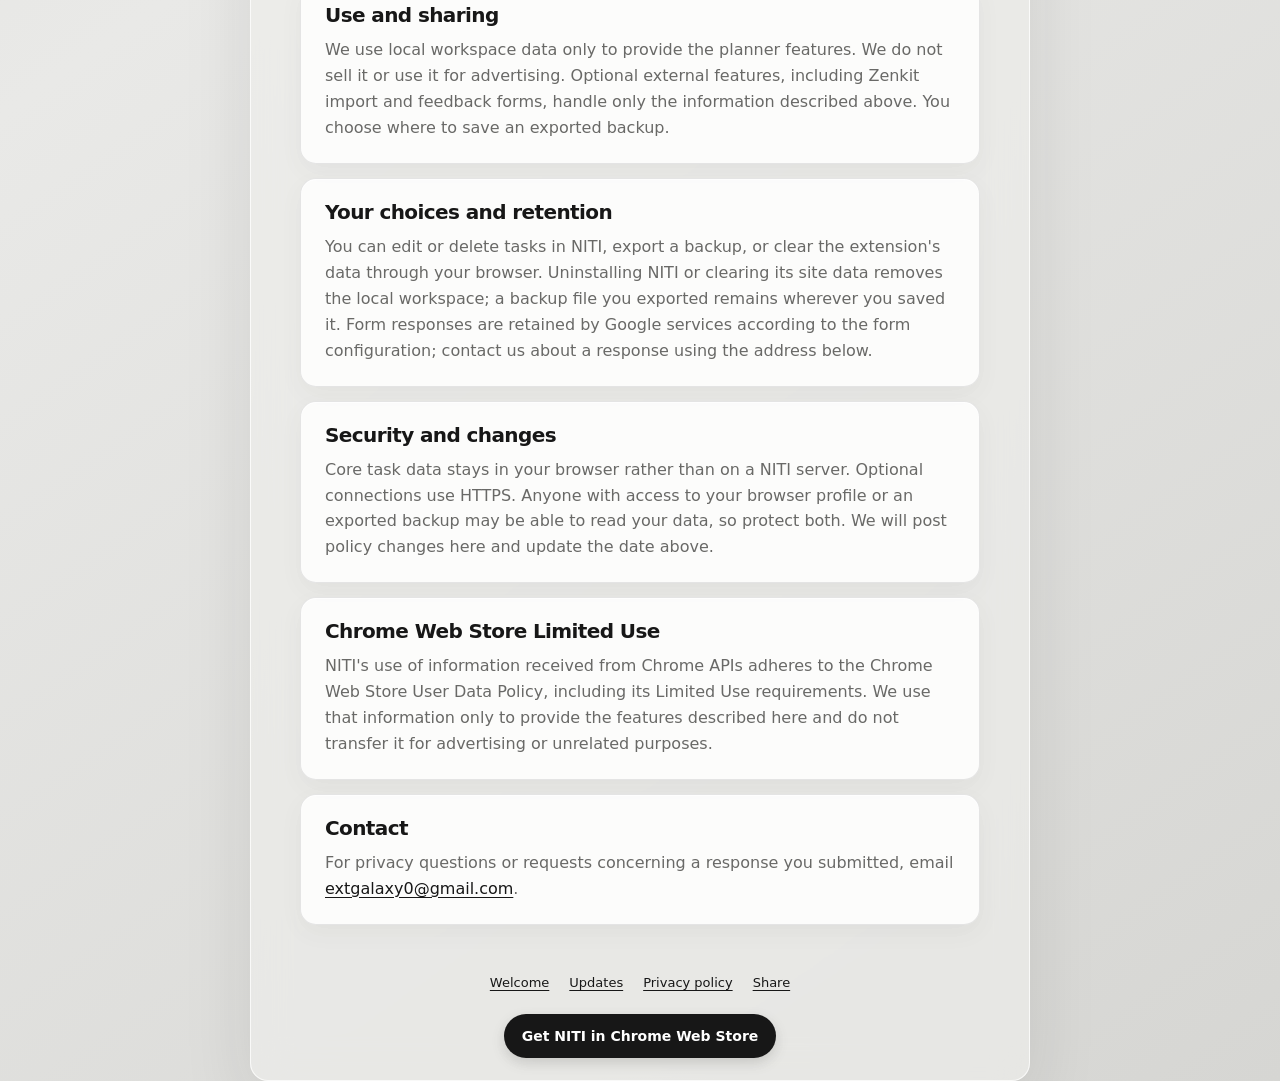
==== commit 2fb15bd9: "Reorder site links and enable welcome dashboard" ====
--- a/privacy-policy/index.html
+++ b/privacy-policy/index.html
@@ -6,7 +6,7 @@
   <meta name="description" content="Read the NITI privacy policy: local task storage, browser permissions, optional Zenkit import, feedback forms, and service pages.">
   <link rel="canonical" href="https://ext7.github.io/niti-daily-task-planner/privacy-policy/">
   <link rel="icon" type="image/png" href="../assets/images/niti-icon.png"><title>NITI Privacy Policy</title>
-  <link rel="stylesheet" href="../assets/service-pages.css">
+  <link rel="stylesheet" href="../assets/service-pages.css?v=20261006-site3">
 </head>
 <body data-page="privacy">
 <main class="page-shell simple-page">
@@ -15,7 +15,7 @@
     <div class="header-preferences"><div class="language-picker" role="group" aria-label="Language" data-i18n-aria-label="languageLabel"><span class="language-icon" aria-hidden="true"><svg width="19" height="19" viewBox="0 0 24 24" fill="none" stroke="currentColor" stroke-width="1.8"><circle cx="12" cy="12" r="9"/><path d="M3 12h18M12 3c2.5 2.6 3.8 5.6 3.8 9S14.5 18.4 12 21c-2.5-2.6-3.8-5.6-3.8-9S9.5 5.6 12 3Z"/></svg></span><button type="button" data-language="en">EN</button><button type="button" data-language="es">ES</button><button type="button" data-language="ru">RU</button></div><div class="theme-picker" role="group" aria-label="Theme" data-i18n-aria-label="themeLabel"><button type="button" data-theme-choice="light" aria-label="Light theme" data-i18n-aria-label="themeLight" title="Light theme" data-i18n-title="themeLight"><span aria-hidden="true">☀</span></button><button type="button" data-theme-choice="system" aria-label="System theme" data-i18n-aria-label="themeSystem" title="System theme" data-i18n-title="themeSystem"><span aria-hidden="true">◐</span></button><button type="button" data-theme-choice="dark" aria-label="Dark theme" data-i18n-aria-label="themeDark" title="Dark theme" data-i18n-title="themeDark"><span aria-hidden="true">☾</span></button></div></div>
   </header>
   <section class="hero">
-    <p class="eyebrow" data-i18n="privacyEyebrow">NITI for Chrome</p>
+    <p class="eyebrow"><a class="eyebrow-link" data-cws-link data-i18n="privacyEyebrow" data-i18n-title="storeLink" title="Get NITI in Chrome Web Store">NITI for Chrome</a></p>
     <h1 data-i18n="privacyTitle">Privacy Policy</h1>
     <p class="lead" data-i18n="privacyLead">How NITI handles your information.</p>
     <p class="policy-updated" data-i18n="privacyUpdated">Last updated: October 6, 2026</p>
@@ -33,8 +33,8 @@
     <article class="content-card"><h2 data-i18n="privacyLimitedTitle">Chrome Web Store Limited Use</h2><p data-i18n="privacyLimitedText">NITI's use of information received from Chrome APIs adheres to the Chrome Web Store User Data Policy, including its Limited Use requirements. We use that information only to provide the features described here and do not transfer it for advertising or unrelated purposes.</p></article>
     <article class="content-card"><h2 data-i18n="privacyContactTitle">Contact</h2><p><span data-i18n="privacyContactText">For privacy questions or requests concerning a response you submitted, email </span><a href="mailto:extgalaxy0@gmail.com">extgalaxy0@gmail.com</a>.</p></article>
   </section>
-  <footer class="footer"><nav class="footer-nav" aria-label="Site pages" data-i18n-aria-label="sitePages"><a href="../welcome/" data-i18n="navWelcome">Welcome</a><button class="footer-share" type="button" data-copy-footer data-i18n="navShare" data-i18n-tooltip="shareTooltip" data-tooltip="Copy a link to NITI">Share</button><a href="../privacy-policy/" data-i18n="navPrivacy">Privacy policy</a><a href="../updates/" data-i18n="navUpdates">Updates</a></nav><a class="store-link" data-cws-link data-i18n="storeLink" hidden>Get NITI in Chrome Web Store</a></footer>
+  <footer class="footer"><nav class="footer-nav" aria-label="Site pages" data-i18n-aria-label="sitePages"><a href="../welcome/" data-i18n="navWelcome">Welcome</a><a href="../updates/" data-i18n="navUpdates">Updates</a><a href="../privacy-policy/" data-i18n="navPrivacy">Privacy policy</a><button class="footer-share" type="button" data-copy-footer data-i18n="navShare" data-i18n-tooltip="shareTooltip" data-tooltip="Copy a link to NITI">Share</button></nav><a class="store-link" data-cws-link data-i18n="storeLink" hidden>Get NITI in Chrome Web Store</a></footer>
 </main>
-<script src="../assets/service-pages.js"></script>
+<script src="../assets/service-pages.js?v=20261006-site3"></script>
 </body>
 </html>
--- a/assets/service-pages.css
+++ b/assets/service-pages.css
@@ -18,6 +18,10 @@
 .language-picker button[aria-pressed='true'], .theme-picker button[aria-pressed='true'] { color: #fff; background: #171717; box-shadow: 0 3px 8px rgba(0,0,0,.14); }
 .hero { max-width: 790px; margin: 0 auto; text-align: center; }
 .eyebrow { margin: 0 0 10px; color: var(--muted); font-size: 12px; font-weight: 720; letter-spacing: .14em; text-transform: uppercase; }
+.eyebrow-link { display: inline-flex; align-items: center; gap: 5px; padding-bottom: 3px; border-bottom: 2px solid currentColor; color: var(--ink); font-weight: 800; text-decoration: none; text-underline-offset: 3px; }
+.eyebrow-link::after { content: '↗'; font-size: 16px; line-height: 1; }
+.eyebrow-link:hover { color: #486b50; }
+:root[data-theme='dark'] .eyebrow-link:hover { color: #b5d7bb; }
 h1 { max-width: 760px; margin: 0 auto; font-size: clamp(38px, 6vw, 68px); line-height: .99; letter-spacing: -.065em; text-wrap: balance; }
 .lead { max-width: 610px; margin: 20px auto 0; color: var(--muted); font-size: clamp(17px, 2vw, 20px); text-wrap: balance; }
 .content-grid { display: grid; gap: 18px; max-width: 880px; margin: 42px auto 0; }
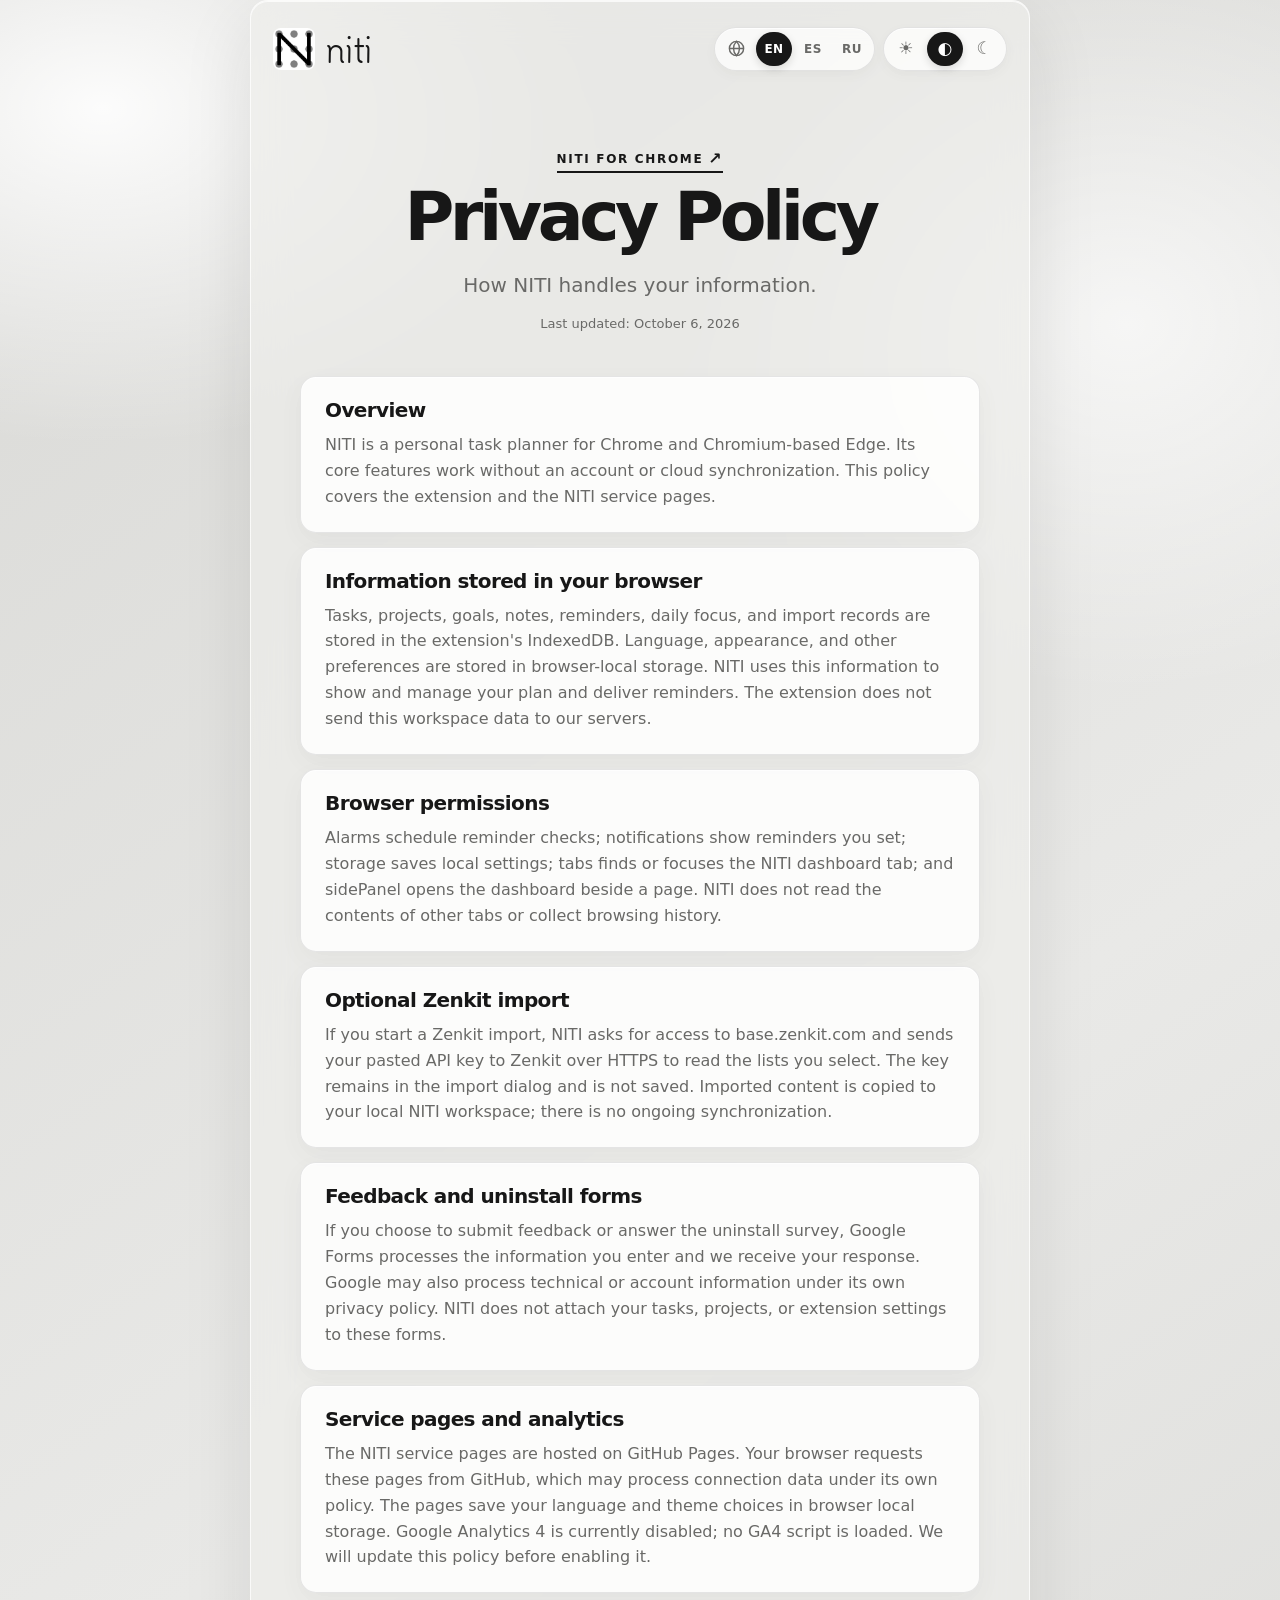
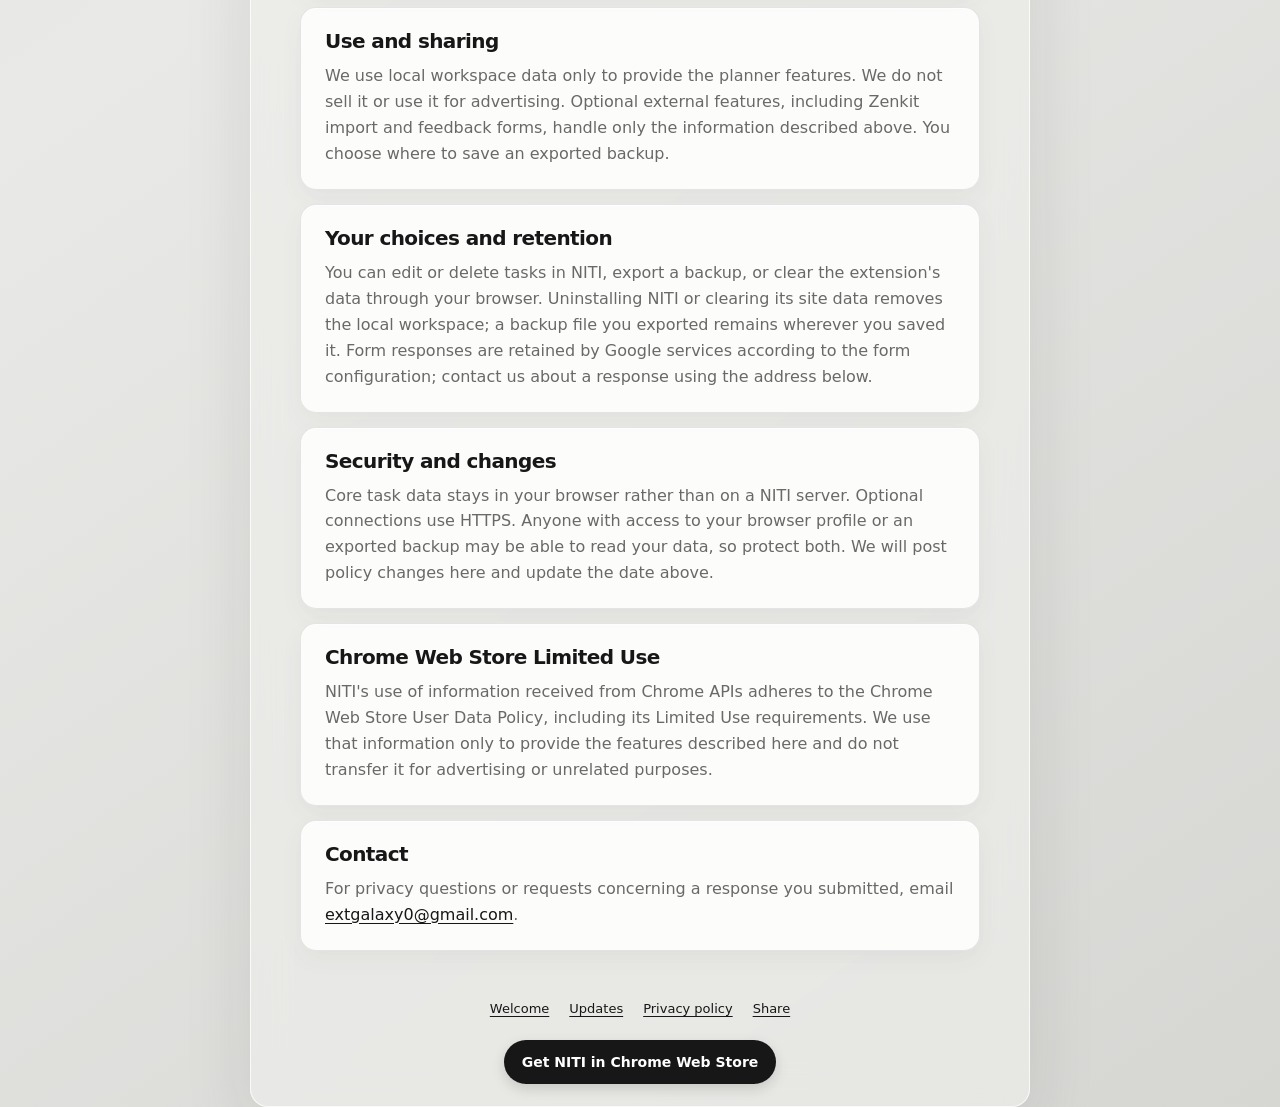
==== commit ae60a54d: "Publish 1.6.0 service pages" ====
--- a/privacy-policy/index.html
+++ b/privacy-policy/index.html
@@ -23,7 +23,7 @@
   <section class="content-grid policy-content" aria-label="Privacy Policy" data-i18n-aria-label="privacyTitle">
     <article class="content-card"><h2 data-i18n="privacyOverviewTitle">Overview</h2><p data-i18n="privacyOverviewText">NITI is a personal task planner for Chrome and Chromium-based Edge. Its core features work without an account or cloud synchronization. This policy covers the extension and the NITI service pages.</p></article>
     <article class="content-card"><h2 data-i18n="privacyLocalTitle">Information stored in your browser</h2><p data-i18n="privacyLocalText">Tasks, projects, goals, notes, reminders, daily focus, and import records are stored in the extension's IndexedDB. Language, appearance, and other preferences are stored in browser-local storage. NITI uses this information to show and manage your plan and deliver reminders. The extension does not send this workspace data to our servers.</p></article>
-    <article class="content-card"><h2 data-i18n="privacyPermissionsTitle">Browser permissions</h2><p data-i18n="privacyPermissionsText">Alarms schedule reminder checks; notifications show reminders you set; storage saves local settings; and tabs finds or focuses the NITI dashboard tab. NITI does not read the contents of other tabs or collect browsing history.</p></article>
+    <article class="content-card"><h2 data-i18n="privacyPermissionsTitle">Browser permissions</h2><p data-i18n="privacyPermissionsText">Alarms schedule reminder checks; notifications show reminders you set; storage saves local settings; tabs finds or focuses the NITI dashboard tab; and sidePanel opens the dashboard beside a page. NITI does not read the contents of other tabs or collect browsing history.</p></article>
     <article class="content-card"><h2 data-i18n="privacyImportTitle">Optional Zenkit import</h2><p data-i18n="privacyImportText">If you start a Zenkit import, NITI asks for access to base.zenkit.com and sends your pasted API key to Zenkit over HTTPS to read the lists you select. The key remains in the import dialog and is not saved. Imported content is copied to your local NITI workspace; there is no ongoing synchronization.</p></article>
     <article class="content-card"><h2 data-i18n="privacyFormsTitle">Feedback and uninstall forms</h2><p data-i18n="privacyFormsText">If you choose to submit feedback or answer the uninstall survey, Google Forms processes the information you enter and we receive your response. Google may also process technical or account information under its own privacy policy. NITI does not attach your tasks, projects, or extension settings to these forms.</p></article>
     <article class="content-card"><h2 data-i18n="privacySiteTitle">Service pages and analytics</h2><p data-i18n="privacySiteText">The NITI service pages are hosted on GitHub Pages. Your browser requests these pages from GitHub, which may process connection data under its own policy. The pages save your language choice in browser local storage. Google Analytics 4 is currently disabled; no GA4 script is loaded. We will update this policy before enabling it.</p></article>
--- a/assets/service-pages.css
+++ b/assets/service-pages.css
@@ -66,6 +66,10 @@
 .release-intro p { margin: 12px 0 0; color: var(--muted); }
 .release-arrow { color: #79877a; font-family: 'Tsukimi Rounded', ui-rounded, sans-serif; font-size: clamp(58px, 9vw, 106px); line-height: .7; }
 .release-grid { display: grid; grid-template-columns: repeat(2, minmax(0, 1fr)); gap: 14px; }
+.release-section[data-release-version='1.6.0'] .release-card { grid-column: 1 / -1; }
+.release-section[data-release-version='1.6.0'] .release-feature-list { display: block; columns: 2; column-gap: 32px; }
+.release-section[data-release-version='1.6.0'] .release-feature-list li { break-inside: avoid; margin-bottom: 10px; }
+@media (min-width: 960px) { .release-section[data-release-version='1.4.3'] .release-grid { grid-template-columns: repeat(3, minmax(0, 1fr)); } }
 .release-card { display: grid; align-content: start; min-height: 232px; padding: 22px 24px 25px; border: 1px solid var(--line); border-radius: 18px; background: rgba(255,255,255,.8); box-shadow: var(--shadow-soft), inset 0 1px rgba(255,255,255,.9); }
 .release-card:nth-child(4n + 1) { background: #f1f4ee; }
 .release-card:nth-child(4n + 2) { background: #f2f0ec; }
@@ -73,7 +77,7 @@
 .release-number { display: inline-grid; place-items: center; width: 33px; height: 33px; margin-bottom: 17px; border: 1px solid var(--line-strong); border-radius: 10px; color: var(--muted); font-size: 11px; font-weight: 750; letter-spacing: .04em; }
 .release-card h3 { margin: 0; font-size: clamp(18px, 2.2vw, 22px); line-height: 1.2; letter-spacing: -.035em; }
 .release-feature-list { display: grid; gap: 10px; margin: 16px 0 0; padding: 0; list-style: none; }
-.release-feature-list li { position: relative; padding-left: 23px; color: #4d5550; font-size: 14px; line-height: 1.48; }
+.release-feature-list li { position: relative; padding-left: 23px; color: #4d5550; font-size: 15px; line-height: 1.48; }
 .release-feature-list li::before { content: '✓'; position: absolute; left: 0; top: 0; color: #55725d; font-weight: 800; }
 .footer { margin: 48px auto 0; color: var(--muted); font-size: 13px; text-align: center; }
 .footer-nav { display: flex; flex-wrap: wrap; justify-content: center; gap: 12px 20px; }
@@ -103,4 +107,5 @@
 :root[data-theme='dark'] .primary-action.is-disabled, :root[data-theme='dark'] .secondary-action:disabled { color: var(--muted); background: #363a35; }
 @media (max-width: 640px) { .page-shell { width: calc(100% - 20px); min-height: calc(100vh - 20px); margin: 10px auto; padding: 16px; border-radius: 16px; } .site-header { align-items: flex-start; margin-bottom: 42px; } .brand { font-size: 30px; } .brand img { width: 36px; height: 36px; } .language-picker { gap: 1px; } .language-icon { display: none; } .language-picker button { min-width: 33px; padding-inline: 6px; } .step-copy { padding: 18px; } .screenshot-wrap { padding: 0 10px 12px; } .uninstall-form { min-height: 640px; } }
 @media (max-width: 680px) { .release-section { margin-top: 48px; } .release-grid { grid-template-columns: 1fr; } .release-card { min-height: 0; padding: 20px; } .release-arrow { display: none; } }
+@media (max-width: 680px) { .release-section[data-release-version='1.6.0'] .release-feature-list { columns: 1; } }
 @media (max-width: 640px) { .site-header { flex-wrap: wrap; } .header-preferences { width: 100%; justify-content: flex-end; } .theme-picker button { min-width: 32px; padding-inline: 5px; } }
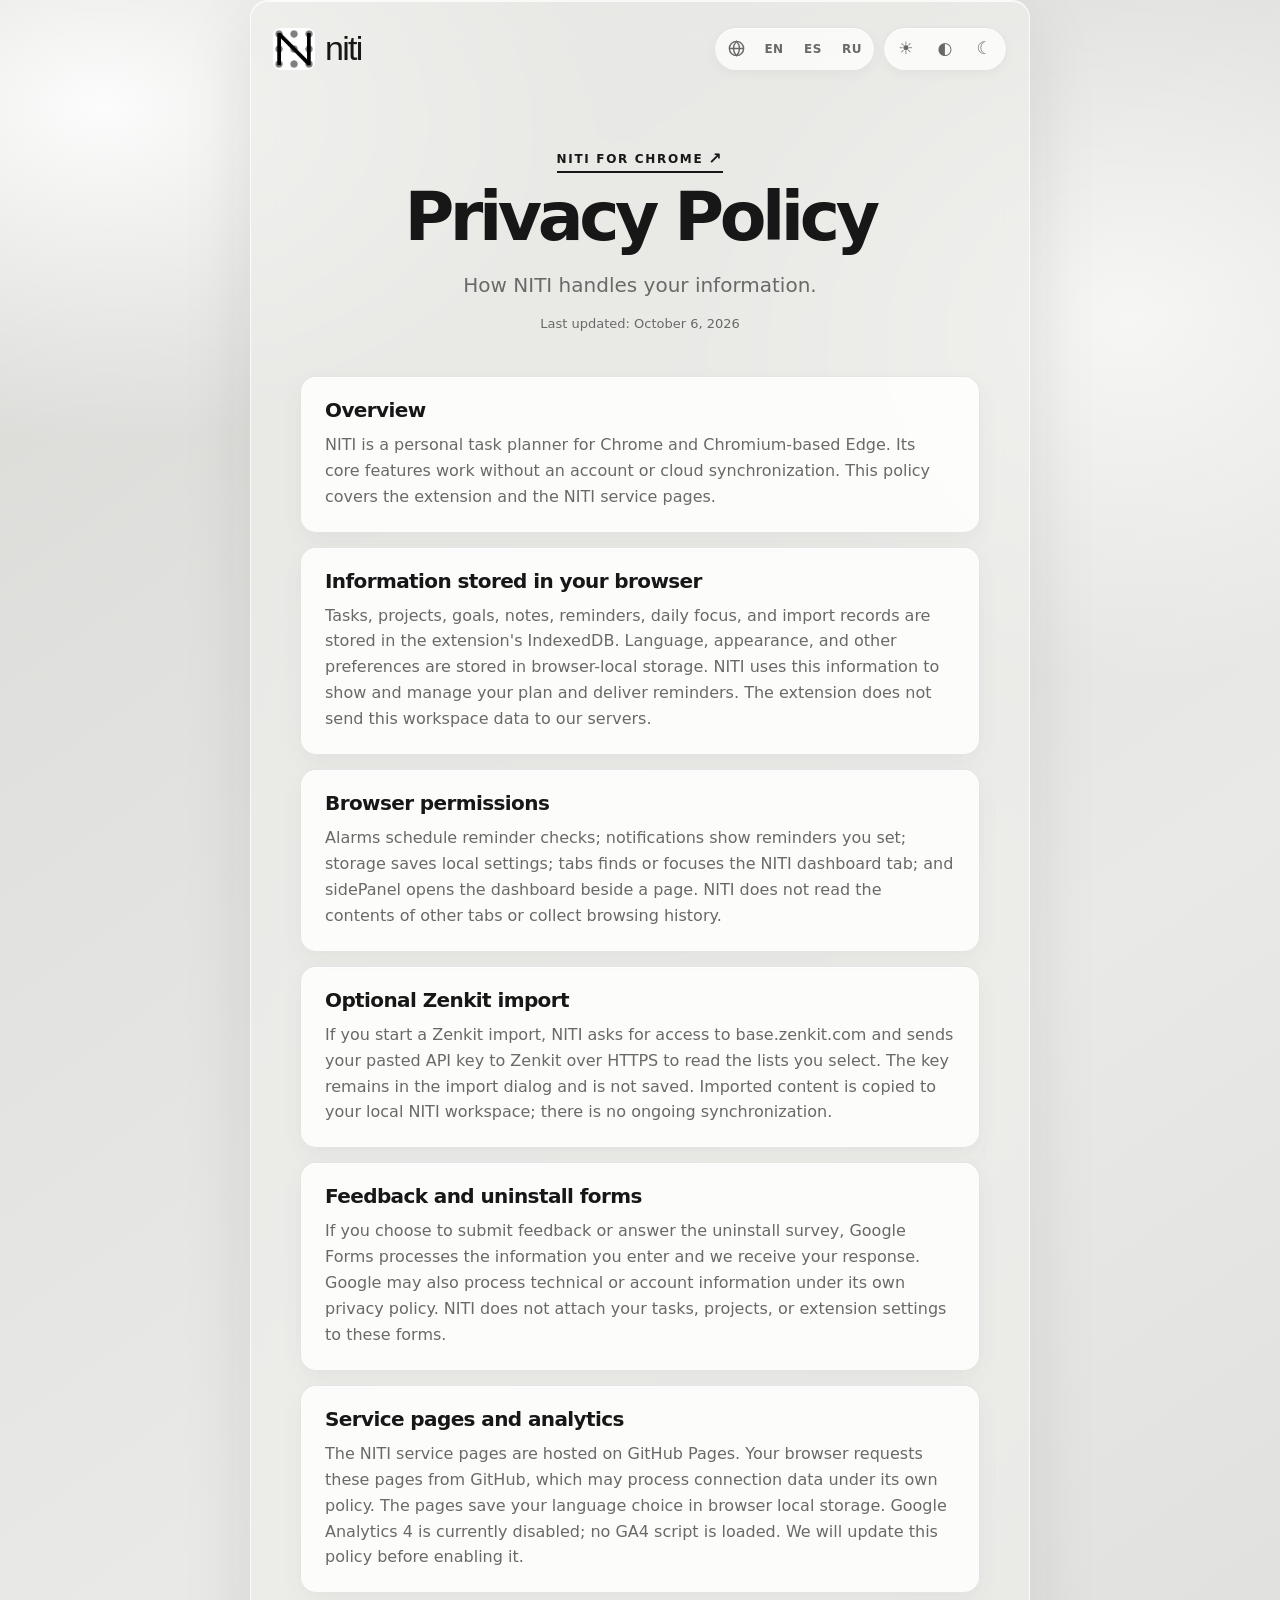
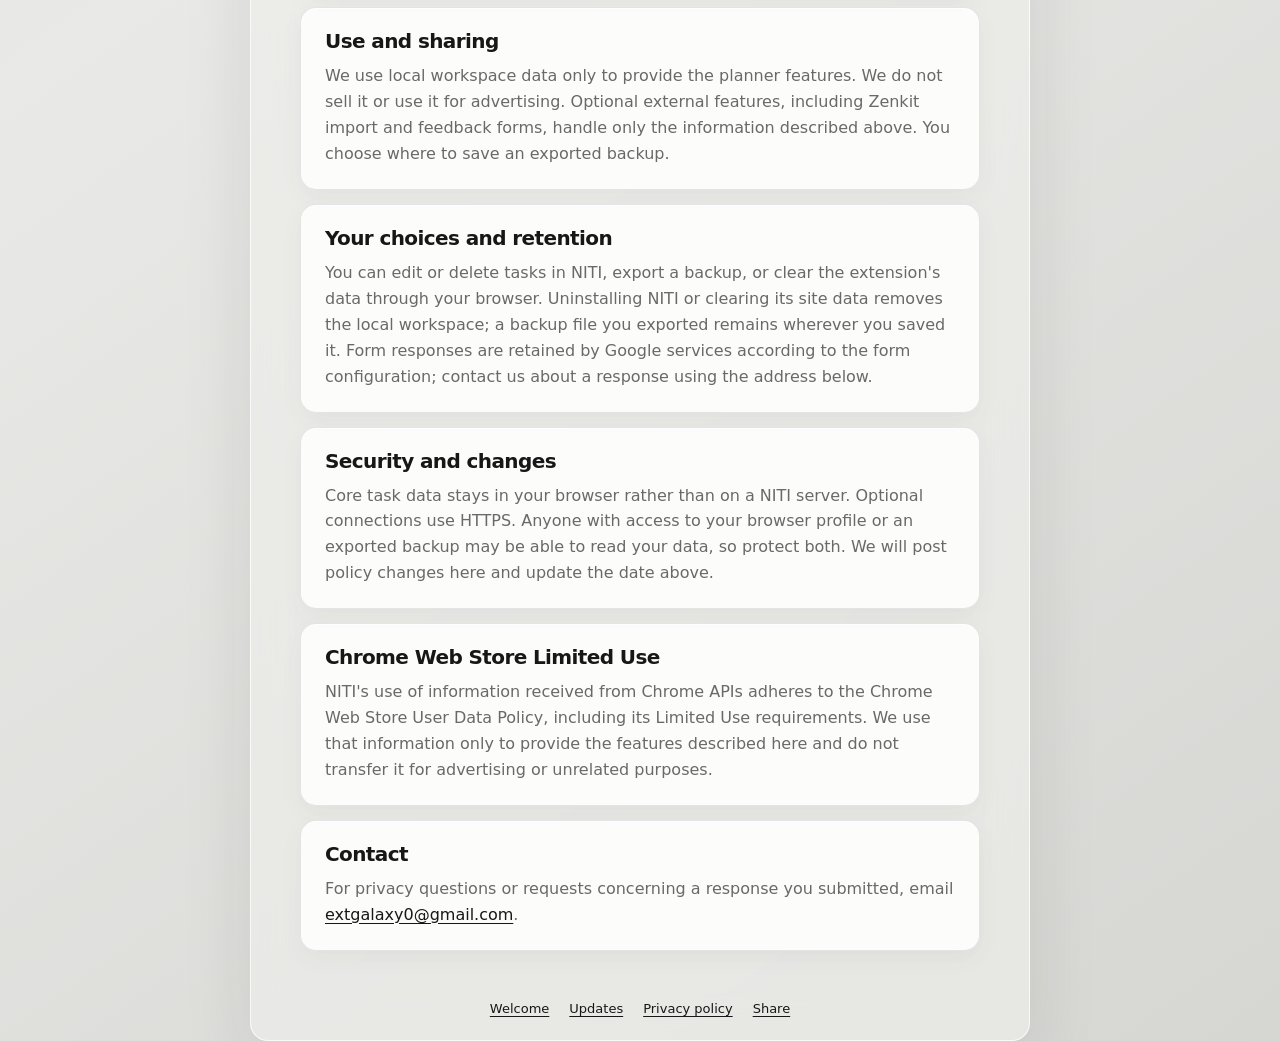
==== commit 789f1fbe: "Update service pages and release notes" ====
--- a/privacy-policy/index.html
+++ b/privacy-policy/index.html
@@ -6,7 +6,7 @@
   <meta name="description" content="Read the NITI privacy policy: local task storage, browser permissions, optional Zenkit import, feedback forms, and service pages.">
   <link rel="canonical" href="https://ext7.github.io/niti-daily-task-planner/privacy-policy/">
   <link rel="icon" type="image/png" href="../assets/images/niti-icon.png"><title>NITI Privacy Policy</title>
-  <link rel="stylesheet" href="../assets/service-pages.css?v=20261006-site3">
+  <link rel="stylesheet" href="../assets/service-pages.css?v=20261017-site-refresh">
 </head>
 <body data-page="privacy">
 <main class="page-shell simple-page">
--- a/assets/service-pages.css
+++ b/assets/service-pages.css
@@ -1,6 +1,6 @@
 @font-face { font-family: 'Tsukimi Rounded'; src: url('./TsukimiRounded-Regular.ttf') format('truetype'); font-display: swap; }
 :root { --paper: #e9e9e7; --panel: rgba(255,255,255,.86); --surface: #fff; --ink: #171717; --muted: #696967; --line: rgba(23,23,23,.10); --line-strong: rgba(23,23,23,.18); --soft: #f3f3f1; --shadow: 0 16px 42px rgba(28,28,26,.07), 0 2px 8px rgba(28,28,26,.035); --shadow-soft: 0 8px 24px rgba(28,28,26,.045); color-scheme: light; font: 16px/1.5 ui-sans-serif, system-ui, -apple-system, BlinkMacSystemFont, 'Segoe UI', sans-serif; }
-:root[data-theme='dark'] { --paper: #202220; --panel: rgba(42,45,42,.94); --surface: #30332f; --ink: #f0f0ed; --muted: #b5bab3; --line: rgba(240,240,237,.12); --line-strong: rgba(240,240,237,.25); --soft: #393d38; --shadow: 0 16px 42px rgba(0,0,0,.26), 0 2px 8px rgba(0,0,0,.14); --shadow-soft: 0 8px 24px rgba(0,0,0,.16); color-scheme: dark; }
+:root[data-theme='dark'] { --paper: #292c31; --panel: #30343a; --surface: #30343a; --ink: #f0f1f3; --muted: #b3bac4; --line: rgba(206,216,230,.12); --line-strong: rgba(206,216,230,.25); --soft: #272b31; --neo-highlight: rgba(99,107,120,.19); --neo-shade: rgba(9,11,15,.55); --neo-edge: rgba(225,233,245,.12); --neo-surface: linear-gradient(135deg,#3b4048 0%,#30343a 48%,#2c3036 100%); --neo-control: linear-gradient(145deg,#454b55,#2a2f36); --neo-active: linear-gradient(145deg,#e4e8ee,#a8b1bf); --neo-active-ink: #20242a; --neo-active-edge: rgba(255,255,255,.54); --neo-canvas: linear-gradient(130deg,#3a3f47 0%,#292c31 45%,#1c1f24 100%); --neo-inset: inset 2px 2px 5px rgba(8,10,14,.5), inset -1px -1px 3px rgba(142,153,173,.16); --neo-raised: 3px 4px 7px var(--neo-shade), -3px -3px 7px var(--neo-highlight), inset 0 1px 0 var(--neo-edge); --shadow: 12px 14px 26px var(--neo-shade), -8px -8px 22px var(--neo-highlight), inset 0 1px 0 var(--neo-edge); --shadow-soft: 7px 8px 16px var(--neo-shade), -6px -6px 15px var(--neo-highlight), inset 0 1px 0 var(--neo-edge); color-scheme: dark; }
 * { box-sizing: border-box; }
 body { min-width: 320px; min-height: 100vh; margin: 0; color: var(--ink); background: radial-gradient(50rem 34rem at 8% 4%, rgba(255,255,255,.92), transparent 62%), radial-gradient(42rem 36rem at 88% 12%, rgba(255,255,255,.68), transparent 64%), linear-gradient(145deg, #d9d9d6 0%, var(--paper) 48%, #d6d6d3 100%); }
 button, a { font: inherit; }
@@ -66,9 +66,10 @@
 .release-intro p { margin: 12px 0 0; color: var(--muted); }
 .release-arrow { color: #79877a; font-family: 'Tsukimi Rounded', ui-rounded, sans-serif; font-size: clamp(58px, 9vw, 106px); line-height: .7; }
 .release-grid { display: grid; grid-template-columns: repeat(2, minmax(0, 1fr)); gap: 14px; }
-.release-section[data-release-version='1.6.0'] .release-card { grid-column: 1 / -1; }
-.release-section[data-release-version='1.6.0'] .release-feature-list { display: block; columns: 2; column-gap: 32px; }
-.release-section[data-release-version='1.6.0'] .release-feature-list li { break-inside: avoid; margin-bottom: 10px; }
+.release-section:is([data-release-version='1.6.0'], [data-release-version='1.7.0'], [data-release-version='1.8.0']) .release-card { grid-column: 1 / -1; }
+.release-section:is([data-release-version='1.6.0'], [data-release-version='1.7.0'], [data-release-version='1.8.0']) .release-feature-list { display: block; columns: 2; column-gap: 32px; }
+.release-section:is([data-release-version='1.6.0'], [data-release-version='1.7.0'], [data-release-version='1.8.0']) .release-feature-list li { break-inside: avoid; margin-bottom: 10px; }
+.release-section:is([data-release-version='1.7.0'], [data-release-version='1.8.0']) .release-card { min-height: 0; padding-block: 22px; }
 @media (min-width: 960px) { .release-section[data-release-version='1.4.3'] .release-grid { grid-template-columns: repeat(3, minmax(0, 1fr)); } }
 .release-card { display: grid; align-content: start; min-height: 232px; padding: 22px 24px 25px; border: 1px solid var(--line); border-radius: 18px; background: rgba(255,255,255,.8); box-shadow: var(--shadow-soft), inset 0 1px rgba(255,255,255,.9); }
 .release-card:nth-child(4n + 1) { background: #f1f4ee; }
@@ -91,21 +92,25 @@
 .store-link[hidden] { display: none; }
 .share-store-link { margin: 0 12px 0 0; }
 .share-store-link[hidden] { display: none; }
-:root[data-theme='dark'] body { background: radial-gradient(50rem 34rem at 8% 4%, rgba(80,86,78,.28), transparent 62%), linear-gradient(145deg, #151715, var(--paper) 48%, #171a17); }
-:root[data-theme='dark'] .page-shell { border-color: rgba(255,255,255,.1); background: rgba(32,35,32,.9); box-shadow: 0 24px 70px rgba(0,0,0,.27), inset 0 1px rgba(255,255,255,.06); }
-:root[data-theme='dark'] .language-picker, :root[data-theme='dark'] .theme-picker { background: rgba(50,54,49,.9); box-shadow: inset 0 1px rgba(255,255,255,.06); }
-:root[data-theme='dark'] .step-card, :root[data-theme='dark'] .content-card, :root[data-theme='dark'] .release-card { background: var(--panel); box-shadow: var(--shadow-soft); }
-:root[data-theme='dark'] .release-card:nth-child(4n + 1) { background: #2d372f; }
-:root[data-theme='dark'] .release-card:nth-child(4n + 2) { background: #35322e; }
-:root[data-theme='dark'] .release-card:nth-child(4n + 3) { background: #2c3438; }
+:root[data-theme='dark'] body { background: var(--neo-canvas); background-attachment: fixed; }
+:root[data-theme='dark'] .page-shell { border-color: var(--neo-edge); background: var(--neo-surface); box-shadow: var(--shadow); }
+:root[data-theme='dark'] .language-picker, :root[data-theme='dark'] .theme-picker { border-color: var(--neo-edge); background: var(--neo-control); box-shadow: var(--neo-raised); }
+:root[data-theme='dark'] .language-picker button[aria-pressed='true'], :root[data-theme='dark'] .theme-picker button[aria-pressed='true'] { color: var(--neo-active-ink); background: var(--neo-active); box-shadow: var(--neo-raised); }
+:root[data-theme='dark'] .step-card, :root[data-theme='dark'] .content-card, :root[data-theme='dark'] .release-card { border-color: var(--neo-edge); background: var(--neo-surface); box-shadow: var(--shadow-soft); }
+:root[data-theme='dark'] .release-card:nth-child(4n + 1) { background: #213d30; }
+:root[data-theme='dark'] .release-card:nth-child(4n + 2) { background: #453d25; }
+:root[data-theme='dark'] .release-card:nth-child(4n + 3) { background: #27384b; }
+:root[data-theme='dark'] .release-card:nth-child(4n + 4) { background: #3a3348; }
 :root[data-theme='dark'] .release-feature-list li { color: var(--muted); }
-:root[data-theme='dark'] .release-feature-list li::before { color: #a6c5a9; }
-:root[data-theme='dark'] .release-intro .version-chip { background: #354335; color: #d1e8d3; }
-:root[data-theme='dark'] .release-arrow { color: #a9bbaa; }
+:root[data-theme='dark'] .release-feature-list li::before { color: #c6d1df; }
+:root[data-theme='dark'] .release-intro .version-chip { border-color: var(--neo-edge); background: var(--neo-control); color: var(--ink); }
+:root[data-theme='dark'] .release-arrow { color: #c6d1df; }
 :root[data-theme='dark'] .primary-action, :root[data-theme='dark'] .store-link { color: #171917; background: #e7ede6; }
 :root[data-theme='dark'] .secondary-action { color: var(--ink); background: var(--soft); }
 :root[data-theme='dark'] .primary-action.is-disabled, :root[data-theme='dark'] .secondary-action:disabled { color: var(--muted); background: #363a35; }
 @media (max-width: 640px) { .page-shell { width: calc(100% - 20px); min-height: calc(100vh - 20px); margin: 10px auto; padding: 16px; border-radius: 16px; } .site-header { align-items: flex-start; margin-bottom: 42px; } .brand { font-size: 30px; } .brand img { width: 36px; height: 36px; } .language-picker { gap: 1px; } .language-icon { display: none; } .language-picker button { min-width: 33px; padding-inline: 6px; } .step-copy { padding: 18px; } .screenshot-wrap { padding: 0 10px 12px; } .uninstall-form { min-height: 640px; } }
 @media (max-width: 680px) { .release-section { margin-top: 48px; } .release-grid { grid-template-columns: 1fr; } .release-card { min-height: 0; padding: 20px; } .release-arrow { display: none; } }
-@media (max-width: 680px) { .release-section[data-release-version='1.6.0'] .release-feature-list { columns: 1; } }
+@media (max-width: 680px) { .release-section:is([data-release-version='1.6.0'], [data-release-version='1.7.0'], [data-release-version='1.8.0']) .release-feature-list { columns: 1; } }
 @media (max-width: 640px) { .site-header { flex-wrap: wrap; } .header-preferences { width: 100%; justify-content: flex-end; } .theme-picker button { min-width: 32px; padding-inline: 5px; } }
+:root[data-theme='dark'] .primary-action, :root[data-theme='dark'] .store-link { color: var(--neo-active-ink); background: var(--neo-active); border: 1px solid var(--neo-active-edge); box-shadow: var(--neo-raised); }
+:root[data-theme='dark'] .footer-share:hover::after, :root[data-theme='dark'] .footer-share:focus-visible::after { background: #454b55; color: var(--ink); }
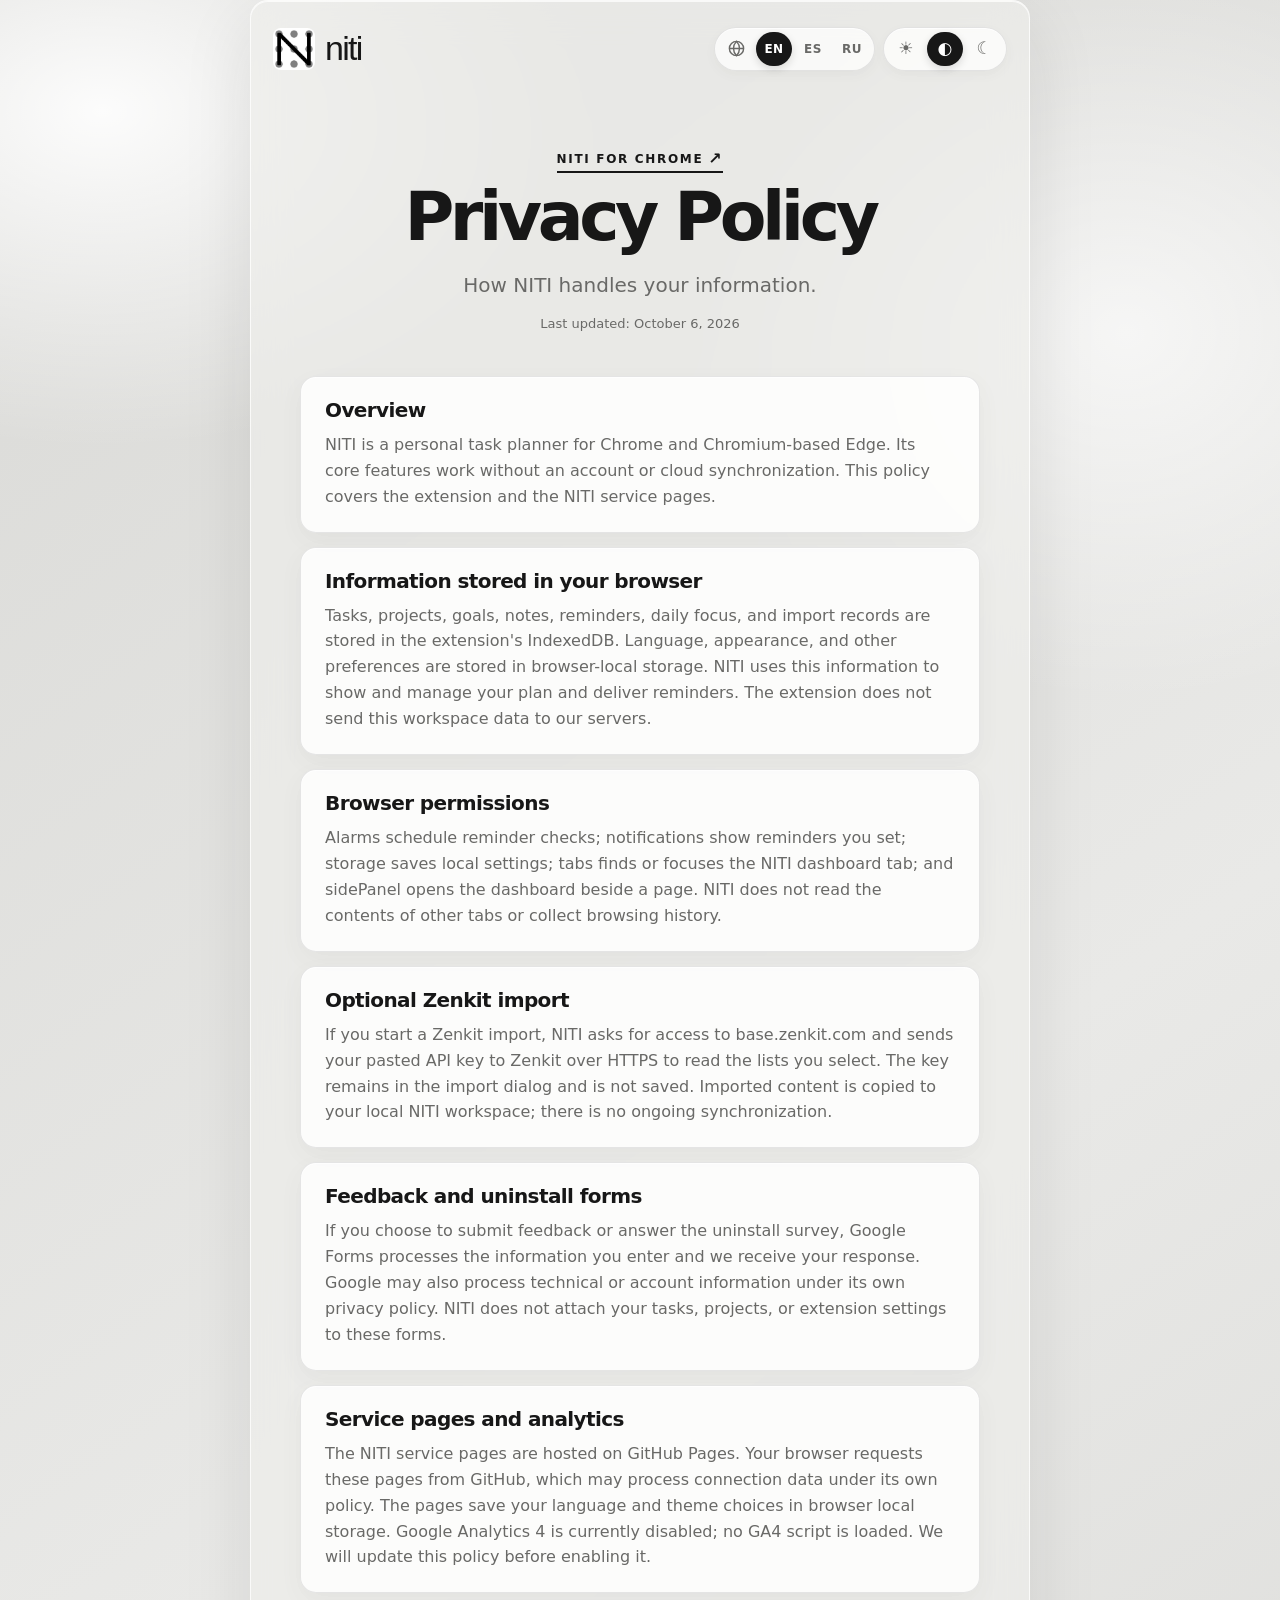
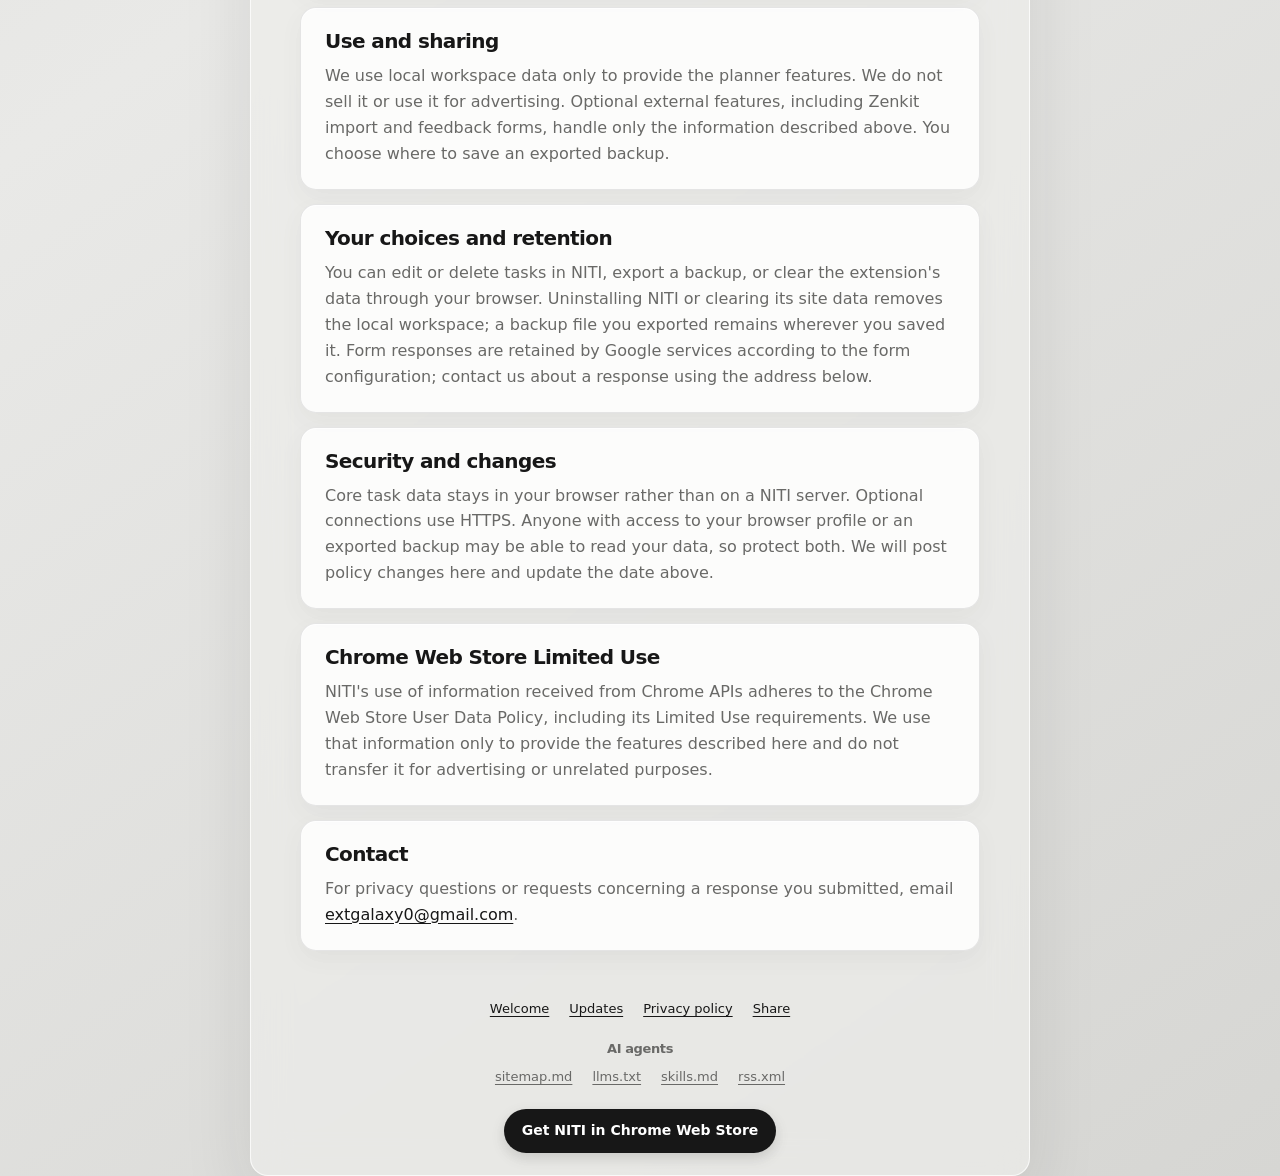
==== commit 610489e5: "Publish AI agent footer and public resources" ====
--- a/privacy-policy/index.html
+++ b/privacy-policy/index.html
@@ -6,7 +6,7 @@
   <meta name="description" content="Read the NITI privacy policy: local task storage, browser permissions, optional Zenkit import, feedback forms, and service pages.">
   <link rel="canonical" href="https://ext7.github.io/niti-daily-task-planner/privacy-policy/">
   <link rel="icon" type="image/png" href="../assets/images/niti-icon.png"><title>NITI Privacy Policy</title>
-  <link rel="stylesheet" href="../assets/service-pages.css?v=20261017-site-refresh">
+  <link rel="stylesheet" href="../assets/service-pages.css?v=20261023-agents">
 </head>
 <body data-page="privacy">
 <main class="page-shell simple-page">
@@ -33,8 +33,8 @@
     <article class="content-card"><h2 data-i18n="privacyLimitedTitle">Chrome Web Store Limited Use</h2><p data-i18n="privacyLimitedText">NITI's use of information received from Chrome APIs adheres to the Chrome Web Store User Data Policy, including its Limited Use requirements. We use that information only to provide the features described here and do not transfer it for advertising or unrelated purposes.</p></article>
     <article class="content-card"><h2 data-i18n="privacyContactTitle">Contact</h2><p><span data-i18n="privacyContactText">For privacy questions or requests concerning a response you submitted, email </span><a href="mailto:extgalaxy0@gmail.com">extgalaxy0@gmail.com</a>.</p></article>
   </section>
-  <footer class="footer"><nav class="footer-nav" aria-label="Site pages" data-i18n-aria-label="sitePages"><a href="../welcome/" data-i18n="navWelcome">Welcome</a><a href="../updates/" data-i18n="navUpdates">Updates</a><a href="../privacy-policy/" data-i18n="navPrivacy">Privacy policy</a><button class="footer-share" type="button" data-copy-footer data-i18n="navShare" data-i18n-tooltip="shareTooltip" data-tooltip="Copy a link to NITI">Share</button></nav><a class="store-link" data-cws-link data-i18n="storeLink" hidden>Get NITI in Chrome Web Store</a></footer>
+  <footer class="footer"><nav class="footer-nav" aria-label="Site pages" data-i18n-aria-label="sitePages"><a href="../welcome/" data-i18n="navWelcome">Welcome</a><a href="../updates/" data-i18n="navUpdates">Updates</a><a href="../privacy-policy/" data-i18n="navPrivacy">Privacy policy</a><button class="footer-share" type="button" data-copy-footer data-i18n="navShare" data-i18n-tooltip="shareTooltip" data-tooltip="Copy a link to NITI">Share</button></nav><nav class="footer-agents" aria-labelledby="footer-agents-title"><h2 id="footer-agents-title" data-i18n="footerAgents">AI agents</h2><ul><li><a href="../sitemap.md">sitemap.md</a></li><li><a href="../llms.txt">llms.txt</a></li><li><a href="../skills.md">skills.md</a></li><li><a href="../rss.xml">rss.xml</a></li></ul></nav><a class="store-link" data-cws-link data-i18n="storeLink" hidden>Get NITI in Chrome Web Store</a></footer>
 </main>
-<script src="../assets/service-pages.js?v=20261006-site3"></script>
+<script src="../assets/service-pages.js?v=20261023-agents"></script>
 </body>
 </html>
--- a/assets/service-pages.css
+++ b/assets/service-pages.css
@@ -114,3 +114,9 @@
 @media (max-width: 640px) { .site-header { flex-wrap: wrap; } .header-preferences { width: 100%; justify-content: flex-end; } .theme-picker button { min-width: 32px; padding-inline: 5px; } }
 :root[data-theme='dark'] .primary-action, :root[data-theme='dark'] .store-link { color: var(--neo-active-ink); background: var(--neo-active); border: 1px solid var(--neo-active-edge); box-shadow: var(--neo-raised); }
 :root[data-theme='dark'] .footer-share:hover::after, :root[data-theme='dark'] .footer-share:focus-visible::after { background: #454b55; color: var(--ink); }
+
+.footer-agents { margin-top: 24px; }
+.footer-agents h2 { margin: 0 0 10px; font-size: 13px; font-weight: 600; }
+.footer-agents ul { display: flex; flex-wrap: wrap; justify-content: center; gap: 12px 20px; margin: 0; padding: 0; list-style: none; }
+.footer-agents a { color: var(--muted); text-underline-offset: 3px; }
+.footer-agents a:hover { color: var(--ink); }
